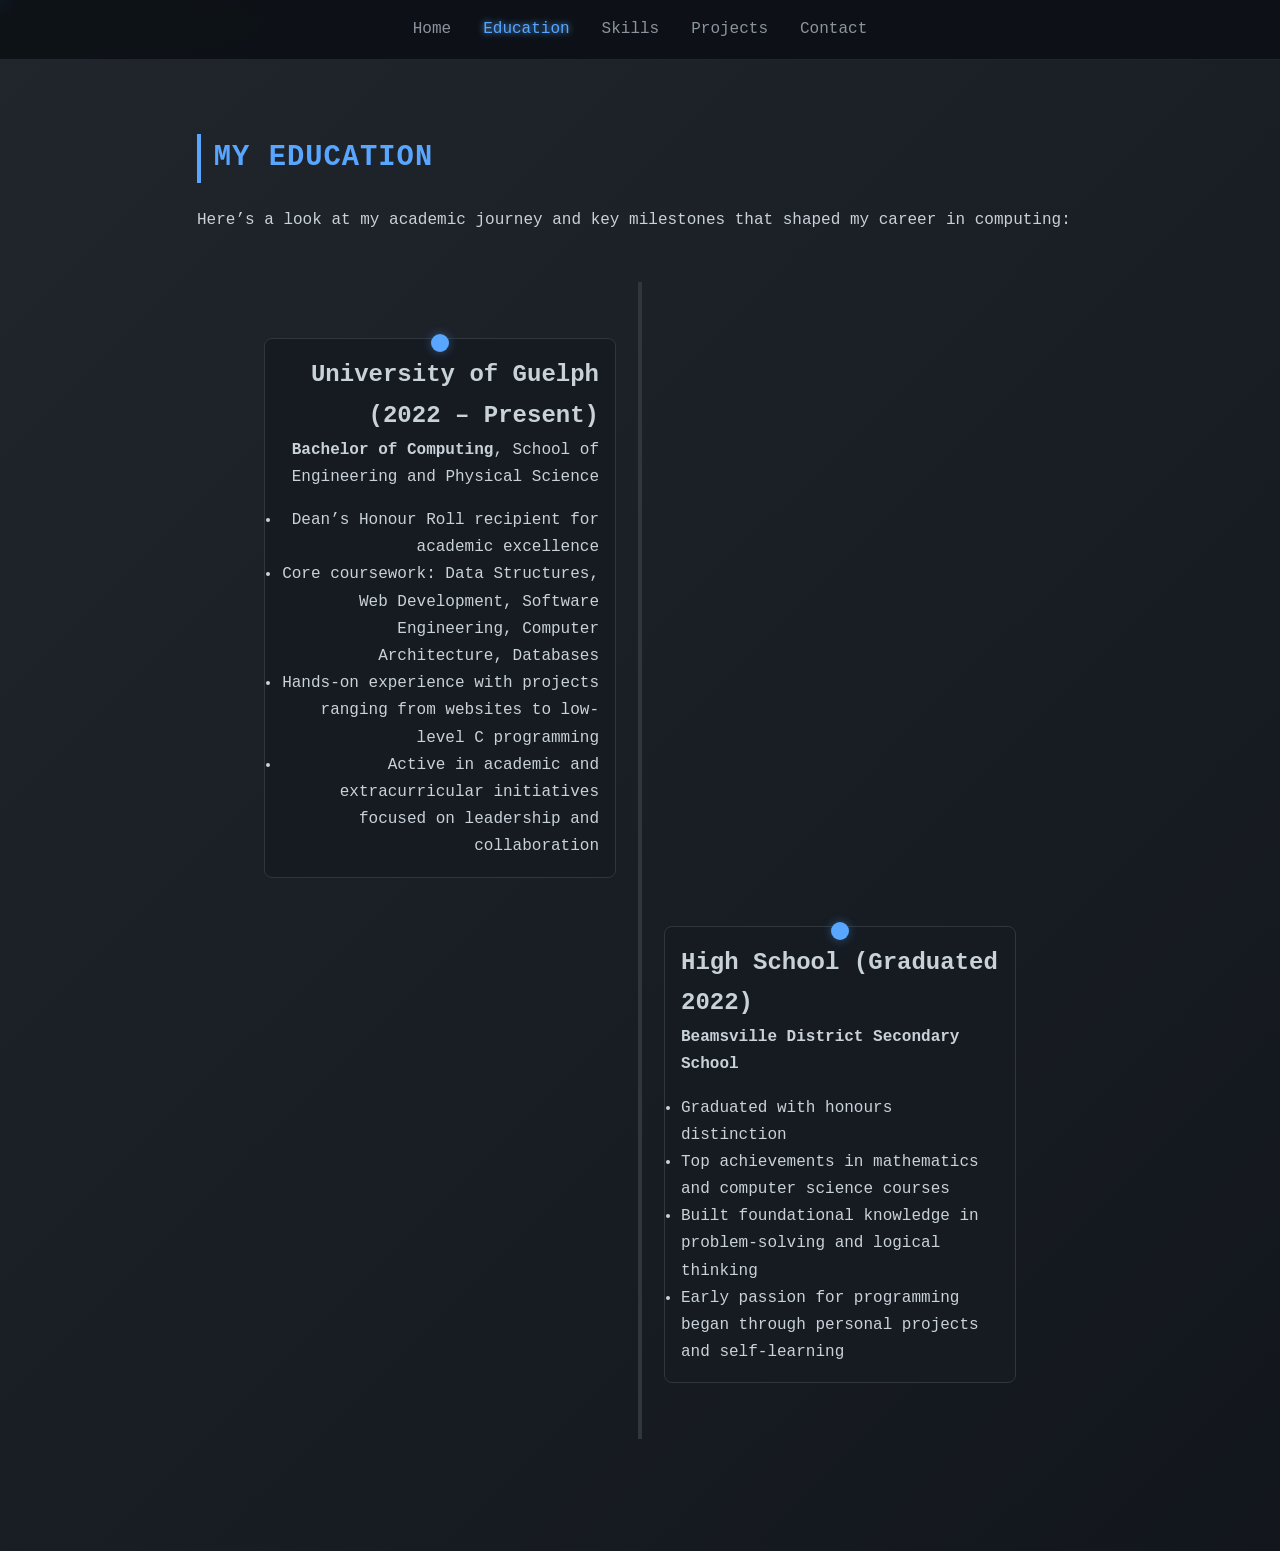
==== education.html @ afc40167 "Add files via upload" ====
<!DOCTYPE html>
<html lang="en">
<head>
  <meta charset="UTF-8" />
  <meta name="viewport" content="width=device-width, initial-scale=1.0" />
  <title>Souheil Jadallah | Education</title>
  <link rel="stylesheet" href="style.css" />
</head>
<body>
  <!-- Navbar -->
  <header>
    <nav class="navbar">
      <ul>
        <li><a href="home.html">Home</a></li>
        <li><a href="education.html" class="active">Education</a></li>
        <li><a href="skill.html">Skills</a></li>
        <li><a href="projects.html">Projects</a></li>
        <li><a href="contact.HTML">Contact</a></li>
      </ul>
    </nav>
  </header>

  <!-- Education Section -->
  <section id="education">
    <h1>My Education</h1>
    <p>Here’s a look at my academic journey and key milestones that shaped my career in computing:</p>

    <div class="timeline">

      <div class="timeline-item">
        <div class="timeline-dot"></div>
        <div class="timeline-content">
          <h2>University of Guelph (2022 – Present)</h2>
          <p><strong>Bachelor of Computing</strong>, School of Engineering and Physical Science</p>
          <ul>
            <li>Dean’s Honour Roll recipient for academic excellence</li>
            <li>Core coursework: Data Structures, Web Development, Software Engineering, Computer Architecture, Databases</li>
            <li>Hands-on experience with projects ranging from websites to low-level C programming</li>
            <li>Active in academic and extracurricular initiatives focused on leadership and collaboration</li>
          </ul>
        </div>
      </div>

      <div class="timeline-item">
        <div class="timeline-dot"></div>
        <div class="timeline-content">
          <h2>High School (Graduated 2022)</h2>
          <p><strong>Beamsville District Secondary School</strong></p>
          <ul>
            <li>Graduated with honours distinction</li>
            <li>Top achievements in mathematics and computer science courses</li>
            <li>Built foundational knowledge in problem-solving and logical thinking</li>
            <li>Early passion for programming began through personal projects and self-learning</li>
          </ul>
        </div>
      </div>

    </div>
  </section>
</body>
</html>
---- style.css ----
/* Reset */
* {
  margin: 0;
  padding: 0;
  box-sizing: border-box;
}

/* Scroll progress bar */
#progress-bar {
  position: fixed;
  top: 0;
  left: 0;
  height: 4px;
  background: #58a6ff;
  width: 0%;
  z-index: 2000;
  transition: width 0.2s ease;
}

/* Body with animated gradient */
body {
  font-family: 'Fira Code', monospace;
  background: linear-gradient(-45deg, #0d1117, #161b22, #0d1117, #21262d);
  background-size: 400% 400%;
  animation: gradientMove 15s ease infinite;
  color: #c9d1d9;
  line-height: 1.7;
  padding-top: 70px;
  scroll-behavior: smooth;
  overflow-x: hidden;
  cursor: none;
}

@keyframes gradientMove {
  0% { background-position: 0% 50%; }
  50% { background-position: 100% 50%; }
  100% { background-position: 0% 50%; }
}

/* Cursor glow */
body::after {
  content: '';
  position: fixed;
  top: 0;
  left: 0;
  width: 25px;
  height: 25px;
  border-radius: 50%;
  background: #58a6ff88;
  pointer-events: none;
  mix-blend-mode: screen;
  transform: translate(-50%, -50%);
  animation: pulse 2s infinite;
}

@keyframes pulse {
  0%, 100% { transform: scale(1) translate(-50%, -50%); opacity: 0.6; }
  50% { transform: scale(1.5) translate(-50%, -50%); opacity: 0.2; }
}

/* Navbar */
.navbar {
  position: fixed;
  top: 0;
  width: 100%;
  background: rgba(13, 17, 23, 0.95);
  padding: 1rem;
  z-index: 1000;
  border-bottom: 1px solid #21262d;
  backdrop-filter: blur(6px);
}

.navbar ul {
  list-style: none;
  display: flex;
  justify-content: center;
  gap: 2rem;
}

.navbar a {
  text-decoration: none;
  color: #8b949e;
  font-weight: 500;
  font-family: 'Fira Code', monospace;
  position: relative;
  transition: color 0.3s ease;
}

.navbar a::after {
  content: '';
  position: absolute;
  left: 0;
  bottom: -4px;
  width: 0%;
  height: 2px;
  background: #58a6ff;
  transition: width 0.3s ease;
}

.navbar a:hover::after {
  width: 100%;
}

.navbar a:hover,
.navbar a.active {
  color: #58a6ff;
  text-shadow: 0 0 6px #58a6ff;
}

/* Sections */
section {
  padding: 4rem 2rem;
  max-width: 950px;
  margin: auto;
}

section h1 {
  font-size: 1.8rem;
  margin-bottom: 1.5rem;
  color: #58a6ff;
  text-transform: uppercase;
  letter-spacing: 1px;
  border-left: 4px solid #58a6ff;
  padding-left: 0.8rem;
}

section p {
  margin-bottom: 1rem;
  font-size: 1rem;
}

/* Hidden/Show classes for scroll animations */
.hidden {
  opacity: 0;
  transform: translateY(30px);
  transition: all 0.8s ease;
}

.show {
  opacity: 1;
  transform: translateY(0);
}

/* Skills */
.skills-list {
  display: flex;
  flex-wrap: wrap;
  gap: 1rem;
}

.skill {
  background: #161b22;
  padding: 0.7rem 1.2rem;
  border-radius: 6px;
  font-size: 0.95rem;
  border: 1px solid #30363d;
  transition: all 0.3s ease;
  cursor: default;
}

.skill.hidden {
  opacity: 0;
  transform: scale(0.9);
}
.skill.show {
  opacity: 1;
  transform: scale(1);
}

.skill:hover {
  background: #21262d;
  border-color: #58a6ff;
  box-shadow: 0 0 8px #58a6ff55;
  transform: scale(1.05) translateY(-3px);
}

/* Projects */
.project {
  margin-bottom: 2rem;
  padding: 1.5rem;
  background: #161b22;
  border: 1px solid #30363d;
  border-radius: 8px;
  transition: transform 0.3s ease, box-shadow 0.3s ease;
}

.project.hidden {
  opacity: 0;
  transform: translateY(40px);
}
.project.show {
  opacity: 1;
  transform: translateY(0);
}

.project:hover {
  border-color: #58a6ff;
  box-shadow: 0 0 15px #58a6ff33;
  transform: translateY(-5px) rotateX(5deg) rotateY(-3deg);
}

.project h2 {
  color: #79c0ff;
  margin-bottom: 0.5rem;
  font-size: 1.3rem;
}

.project a {
  color: #58a6ff;
  text-decoration: none;
  font-weight: 600;
  transition: all 0.2s ease;
}

.project a:hover {
  text-decoration: underline;
  text-shadow: 0 0 6px #58a6ff;
}

/* Contact */
.contact-links {
  margin-top: 1rem;
}

.contact-links.hidden {
  opacity: 0;
  transform: translateY(20px);
}
.contact-links.show {
  opacity: 1;
  transform: translateY(0);
}

.contact-links a {
  display: inline-block;
  margin-right: 1rem;
  color: #58a6ff;
  text-decoration: none;
  font-weight: 600;
  transition: transform 0.2s ease, text-shadow 0.3s ease;
}

.contact-links a:hover {
  text-shadow: 0 0 6px #58a6ff;
  transform: scale(1.1) rotate(2deg);
}
/* Skills Progress Bars */
.skill {
  margin: 20px auto;
  max-width: 500px;
  text-align: left;
}

.skill h3 {
  margin-bottom: 8px;
}

.progress-bar {
  background: #222;
  border-radius: 8px;
  overflow: hidden;
}

.progress-bar span {
  display: block;
  background: linear-gradient(90deg, #0096a3, #00c6ff);
  color: white;
  padding: 5px;
  border-radius: 8px;
  font-size: 0.9rem;
  font-weight: bold;
  text-align: right;
  width: 0;
  animation: grow 2s forwards;
}

@keyframes grow {
  from { width: 0; }
  to { width: inherit; }
}
/* Timeline Layout */
.timeline {
  position: relative;
  margin: 3rem auto;
  padding: 2rem 0;
  max-width: 800px;
}

.timeline::before {
  content: "";
  position: absolute;
  left: 50%;
  top: 0;
  transform: translateX(-50%);
  width: 4px;
  height: 100%;
  background: #30363d;
}

.timeline-item {
  position: relative;
  width: 50%;
  padding: 1.5rem;
}

.timeline-item:nth-child(odd) {
  left: 0;
  text-align: right;
}

.timeline-item:nth-child(even) {
  left: 50%;
}

.timeline-dot {
  position: absolute;
  top: 20px;
  left: 50%;
  transform: translateX(-50%);
  width: 18px;
  height: 18px;
  background: #58a6ff;
  border-radius: 50%;
  box-shadow: 0 0 10px #58a6ff66;
}

.timeline-content {
  background: #161b22;
  border: 1px solid #30363d;
  padding: 1rem;
  border-radius: 8px;
  transition: all 0.3s ease;
}

.timeline-content:hover {
  border-color: #58a6ff;
  box-shadow: 0 0 12px #58a6ff55;
  transform: translateY(-5px);
}
/* Projects Grid */
.projects-grid {
  display: grid;
  grid-template-columns: repeat(auto-fit, minmax(280px, 1fr));
  gap: 2rem;
  margin-top: 2rem;
}

/* Flip Card Container */
.project-card {
  perspective: 1000px;
}

.project-inner {
  position: relative;
  width: 100%;
  height: 220px;
  text-align: center;
  transition: transform 0.8s;
  transform-style: preserve-3d;
}

.project-card:hover .project-inner {
  transform: rotateY(180deg);
}

/* Front & Back */
.project-front, .project-back {
  position: absolute;
  width: 100%;
  height: 100%;
  backface-visibility: hidden;
  background: #161b22;
  border: 1px solid #30363d;
  border-radius: 10px;
  padding: 1rem;
  display: flex;
  flex-direction: column;
  justify-content: center;
  transition: all 0.3s ease;
}

.project-front h2 {
  color: #79c0ff;
  margin-bottom: 0.5rem;
}

.project-front p {
  color: #c9d1d9;
}

.project-back {
  transform: rotateY(180deg);
  color: #c9d1d9;
}

.project-card:hover .project-front,
.project-card:hover .project-back {
  border-color: #58a6ff;
  box-shadow: 0 0 15px #58a6ff55;
}
/* About Section */
.about-container {
  display: flex;
  flex-wrap: wrap;
  align-items: center;
  gap: 2rem;
  margin-top: 2rem;
}

.about-img img {
  width: 350px;
  height: 350px;
  border-radius: 150;            /* 0 = perfect square */
  border: 6px solid #58a6ff;   /* thicker blue border */
  object-fit: cover;
  box-shadow: 0 0 15px #58a6ff55;
}


.about-text {
  flex: 1;
}

.about-text h1 {
  font-size: 2rem;
  margin-bottom: 0.5rem;
}

.about-text h2 {
  font-size: 1.5rem;
  margin-bottom: 1rem;
  color: #79c0ff;
}

.highlight {
  color: #58a6ff;
}

/* Fade-in effect */
.fade-in {
  opacity: 0;
  transform: translateY(20px);
  animation: fadeInUp 1s ease forwards;
}

@keyframes fadeInUp {
  to {
    opacity: 1;
    transform: translateY(0);
  }
}
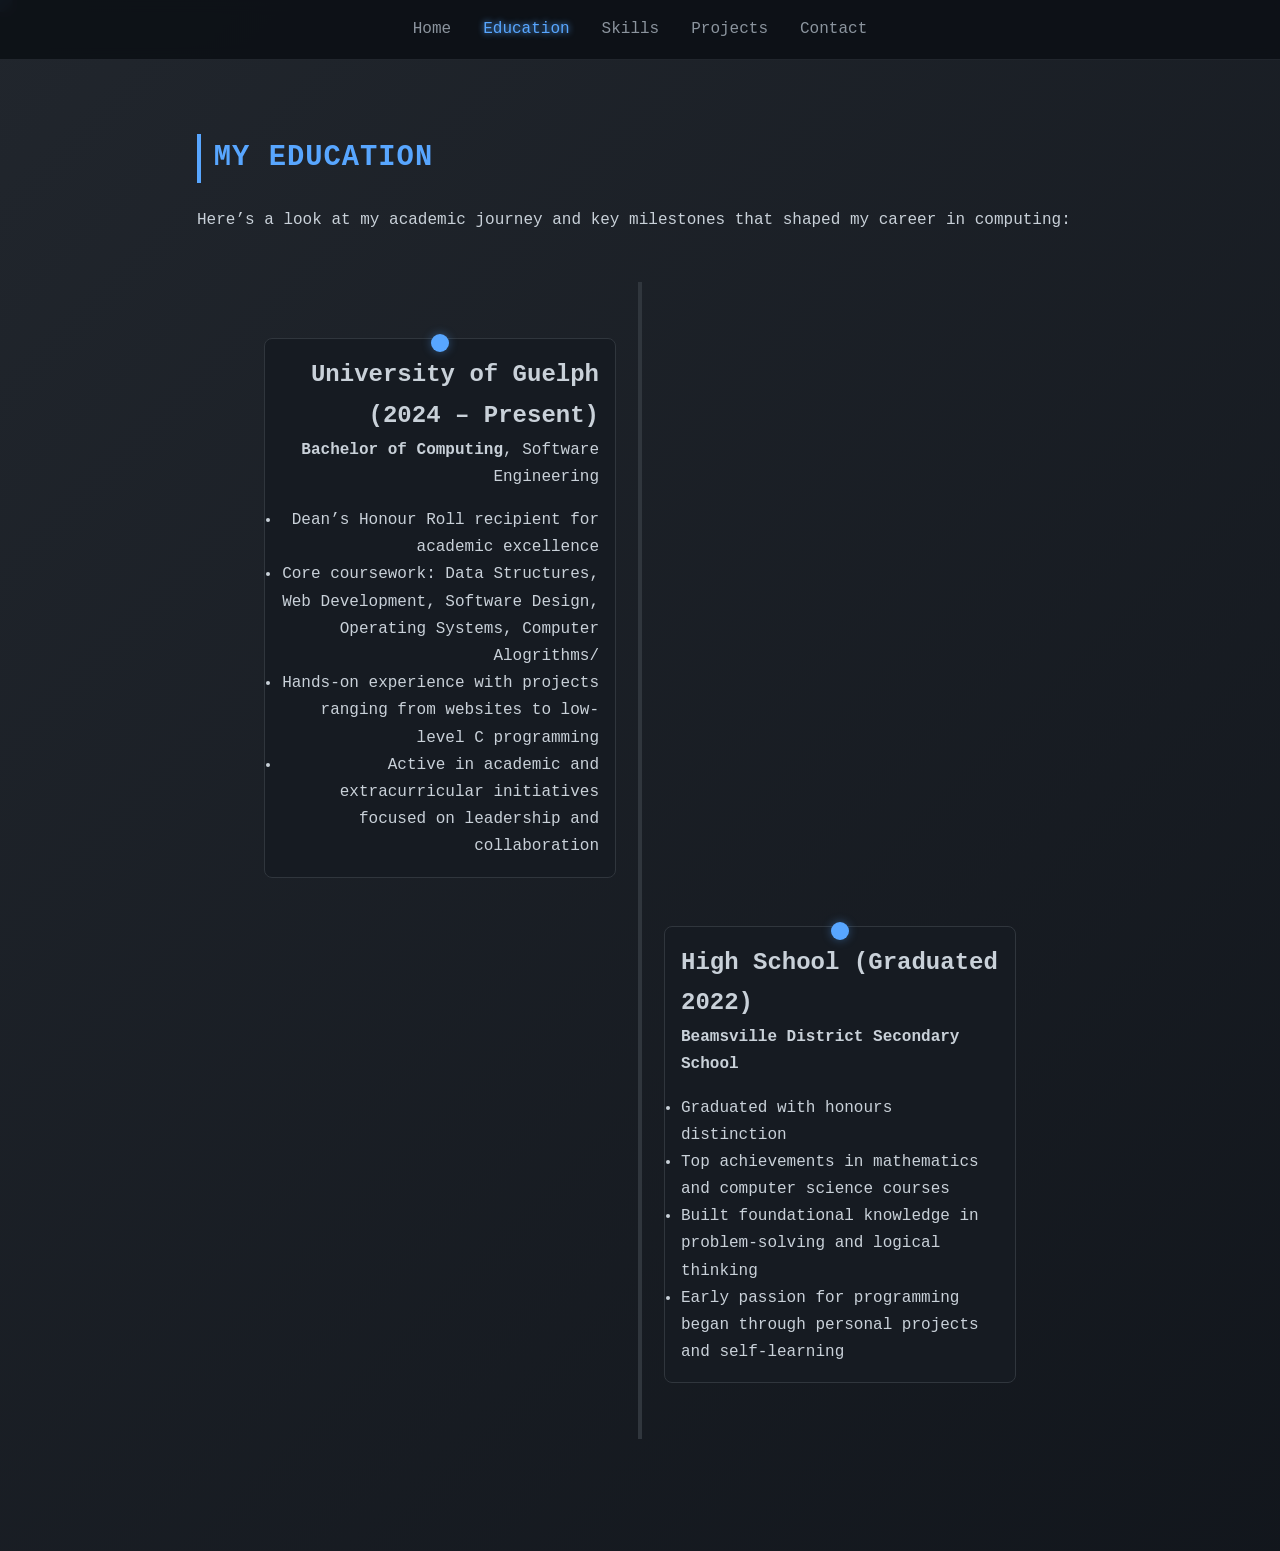
==== commit d567b144: "Update education.html" ====
--- a/education.html
+++ b/education.html
@@ -30,11 +30,11 @@
       <div class="timeline-item">
         <div class="timeline-dot"></div>
         <div class="timeline-content">
-          <h2>University of Guelph (2022 – Present)</h2>
-          <p><strong>Bachelor of Computing</strong>, School of Engineering and Physical Science</p>
+          <h2>University of Guelph (2024 – Present)</h2>
+          <p><strong>Bachelor of Computing</strong>, Software Engineering</p>
           <ul>
             <li>Dean’s Honour Roll recipient for academic excellence</li>
-            <li>Core coursework: Data Structures, Web Development, Software Engineering, Computer Architecture, Databases</li>
+            <li>Core coursework: Data Structures, Web Development, Software Design, Operating Systems, Computer Alogrithms/</li>
             <li>Hands-on experience with projects ranging from websites to low-level C programming</li>
             <li>Active in academic and extracurricular initiatives focused on leadership and collaboration</li>
           </ul>
@@ -59,3 +59,4 @@
   </section>
 </body>
 </html>
+
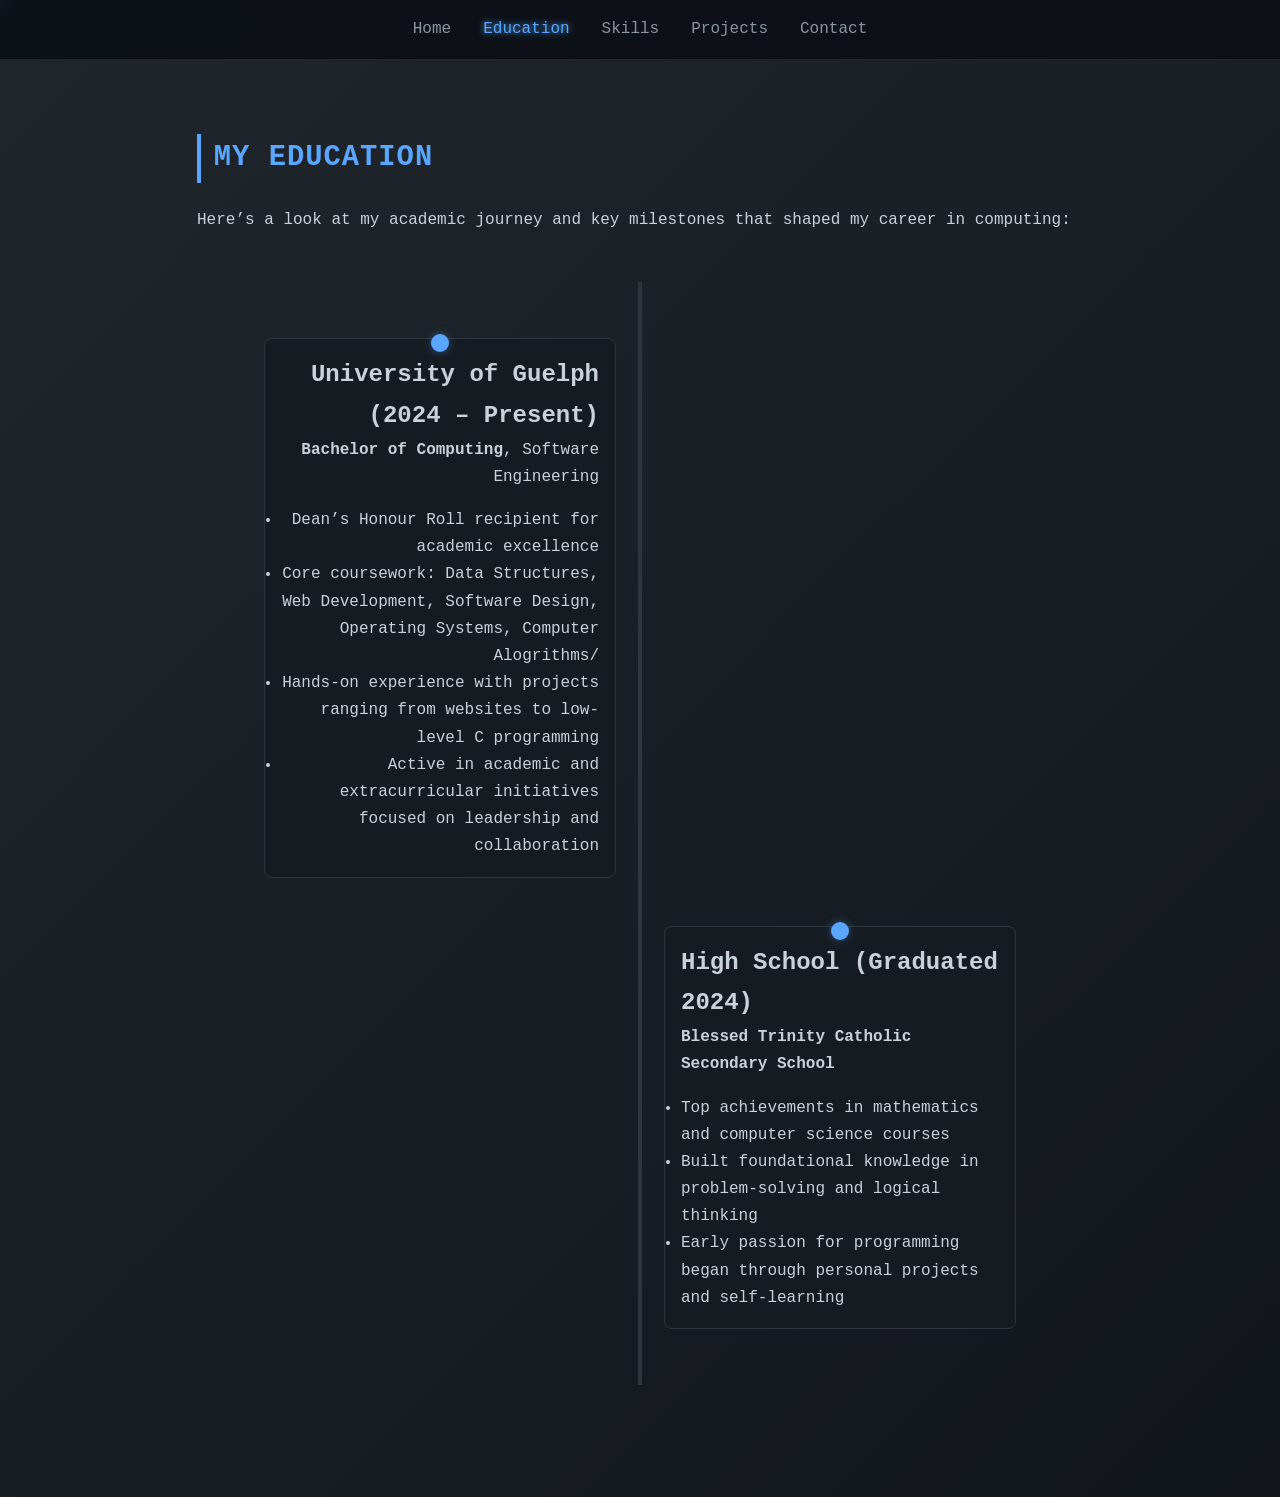
==== commit ea009fc8: "Update education.html" ====
--- a/education.html
+++ b/education.html
@@ -44,10 +44,9 @@
       <div class="timeline-item">
         <div class="timeline-dot"></div>
         <div class="timeline-content">
-          <h2>High School (Graduated 2022)</h2>
-          <p><strong>Beamsville District Secondary School</strong></p>
+          <h2>High School (Graduated 2024)</h2>
+          <p><strong>Blessed Trinity Catholic Secondary School</strong></p>
           <ul>
-            <li>Graduated with honours distinction</li>
             <li>Top achievements in mathematics and computer science courses</li>
             <li>Built foundational knowledge in problem-solving and logical thinking</li>
             <li>Early passion for programming began through personal projects and self-learning</li>
@@ -60,3 +59,4 @@
 </body>
 </html>
 
+
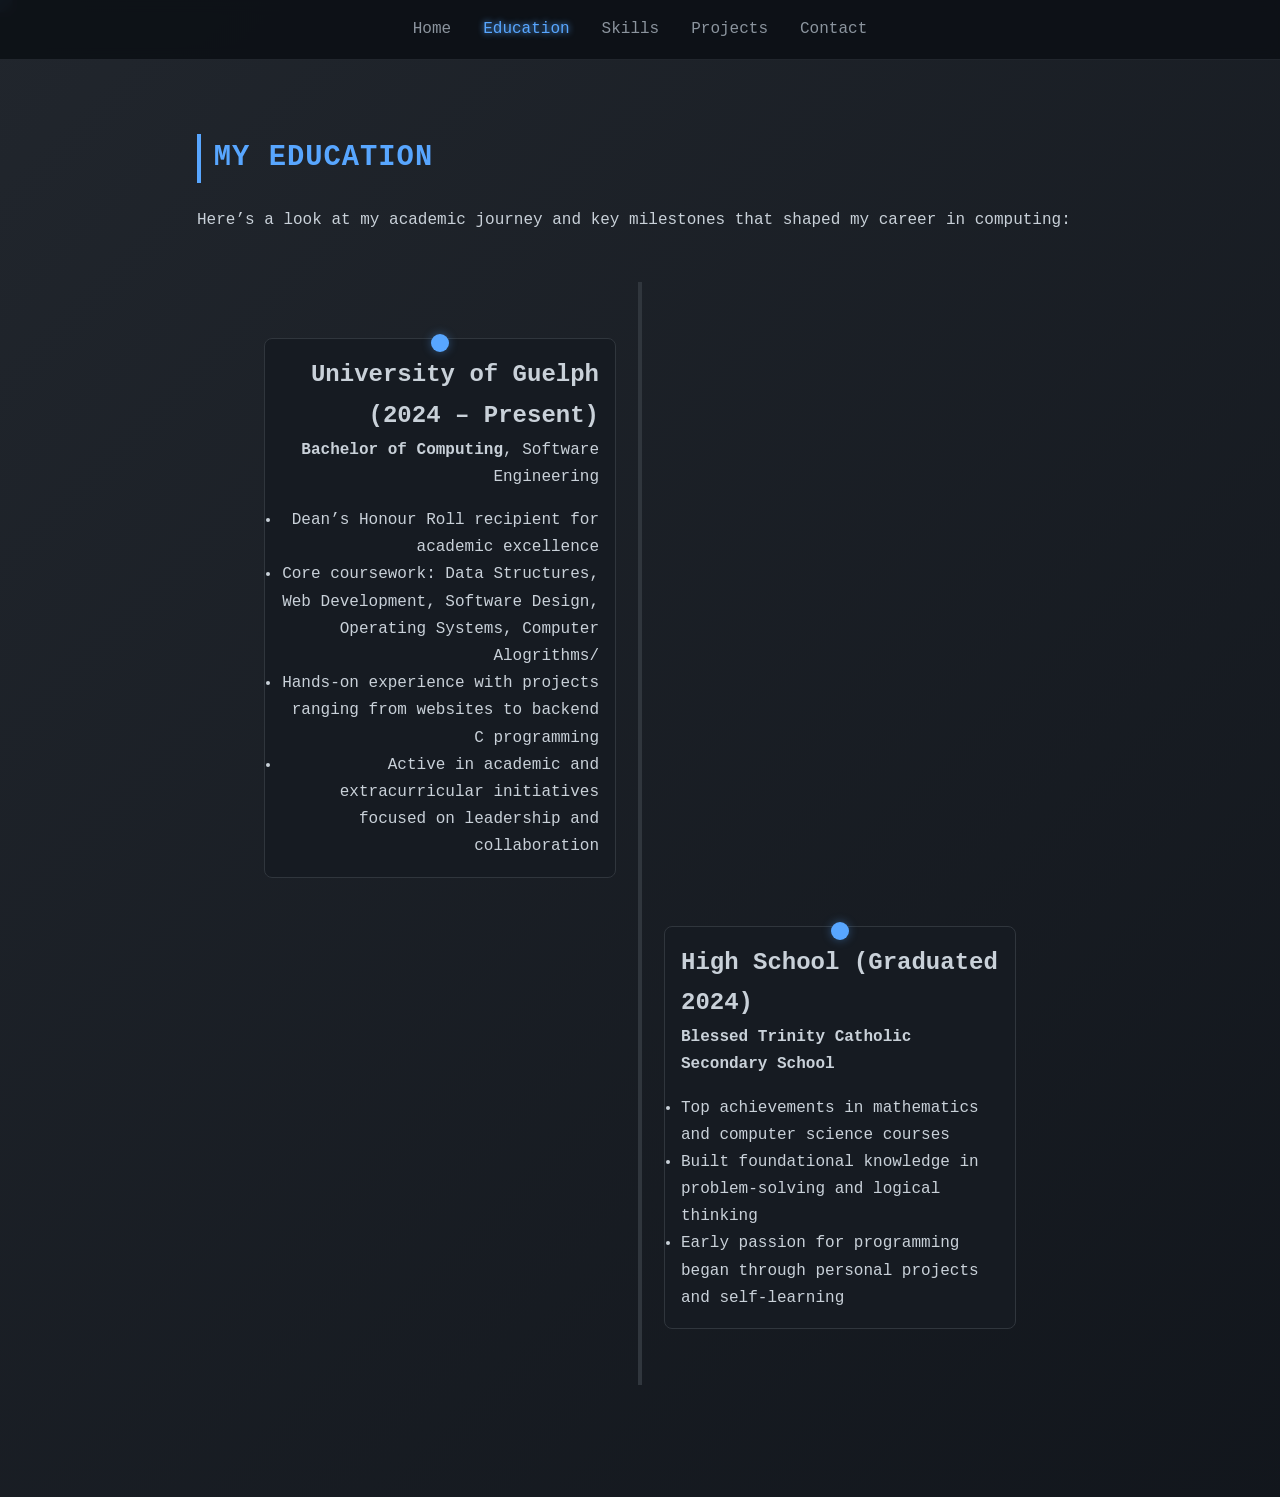
==== commit c1cb59dc: "Update education.html" ====
--- a/education.html
+++ b/education.html
@@ -35,7 +35,7 @@
           <ul>
             <li>Dean’s Honour Roll recipient for academic excellence</li>
             <li>Core coursework: Data Structures, Web Development, Software Design, Operating Systems, Computer Alogrithms/</li>
-            <li>Hands-on experience with projects ranging from websites to low-level C programming</li>
+            <li>Hands-on experience with projects ranging from websites to backend C programming</li>
             <li>Active in academic and extracurricular initiatives focused on leadership and collaboration</li>
           </ul>
         </div>
@@ -60,3 +60,4 @@
 </html>
 
 
+
--- a/style.css
+++ b/style.css
@@ -449,3 +449,54 @@
     transform: translateY(0);
   }
 }
+/* Contact Page Styles */
+.contact-card {
+  max-width: 600px;
+  margin: 5rem auto;
+  background: #0d1117;
+  padding: 2rem;
+  border-radius: 15px;
+  border: 2px solid #21262d;
+  box-shadow: 0 0 25px rgba(88, 166, 255, 0.2);
+  text-align: center;
+}
+
+.contact-card h1 {
+  color: #58a6ff;
+  margin-bottom: 1rem;
+}
+
+.contact-card p {
+  margin-bottom: 2rem;
+  font-size: 1.1rem;
+  color: #c9d1d9;
+}
+
+.contact-links {
+  display: flex;
+  flex-direction: column;
+  gap: 1rem;
+}
+
+.contact-btn {
+  display: inline-flex;
+  align-items: center;
+  justify-content: center;
+  gap: 10px;
+  padding: 0.9rem 1.3rem;
+  background: #161b22;
+  color: #f0f6fc;
+  text-decoration: none;
+  border-radius: 10px;
+  font-size: 1.1rem;
+  transition: transform 0.2s ease, background 0.3s ease;
+}
+
+.contact-btn i {
+  font-size: 1.2rem;
+}
+
+.contact-btn:hover {
+  background: #21262d;
+  transform: scale(1.05);
+}
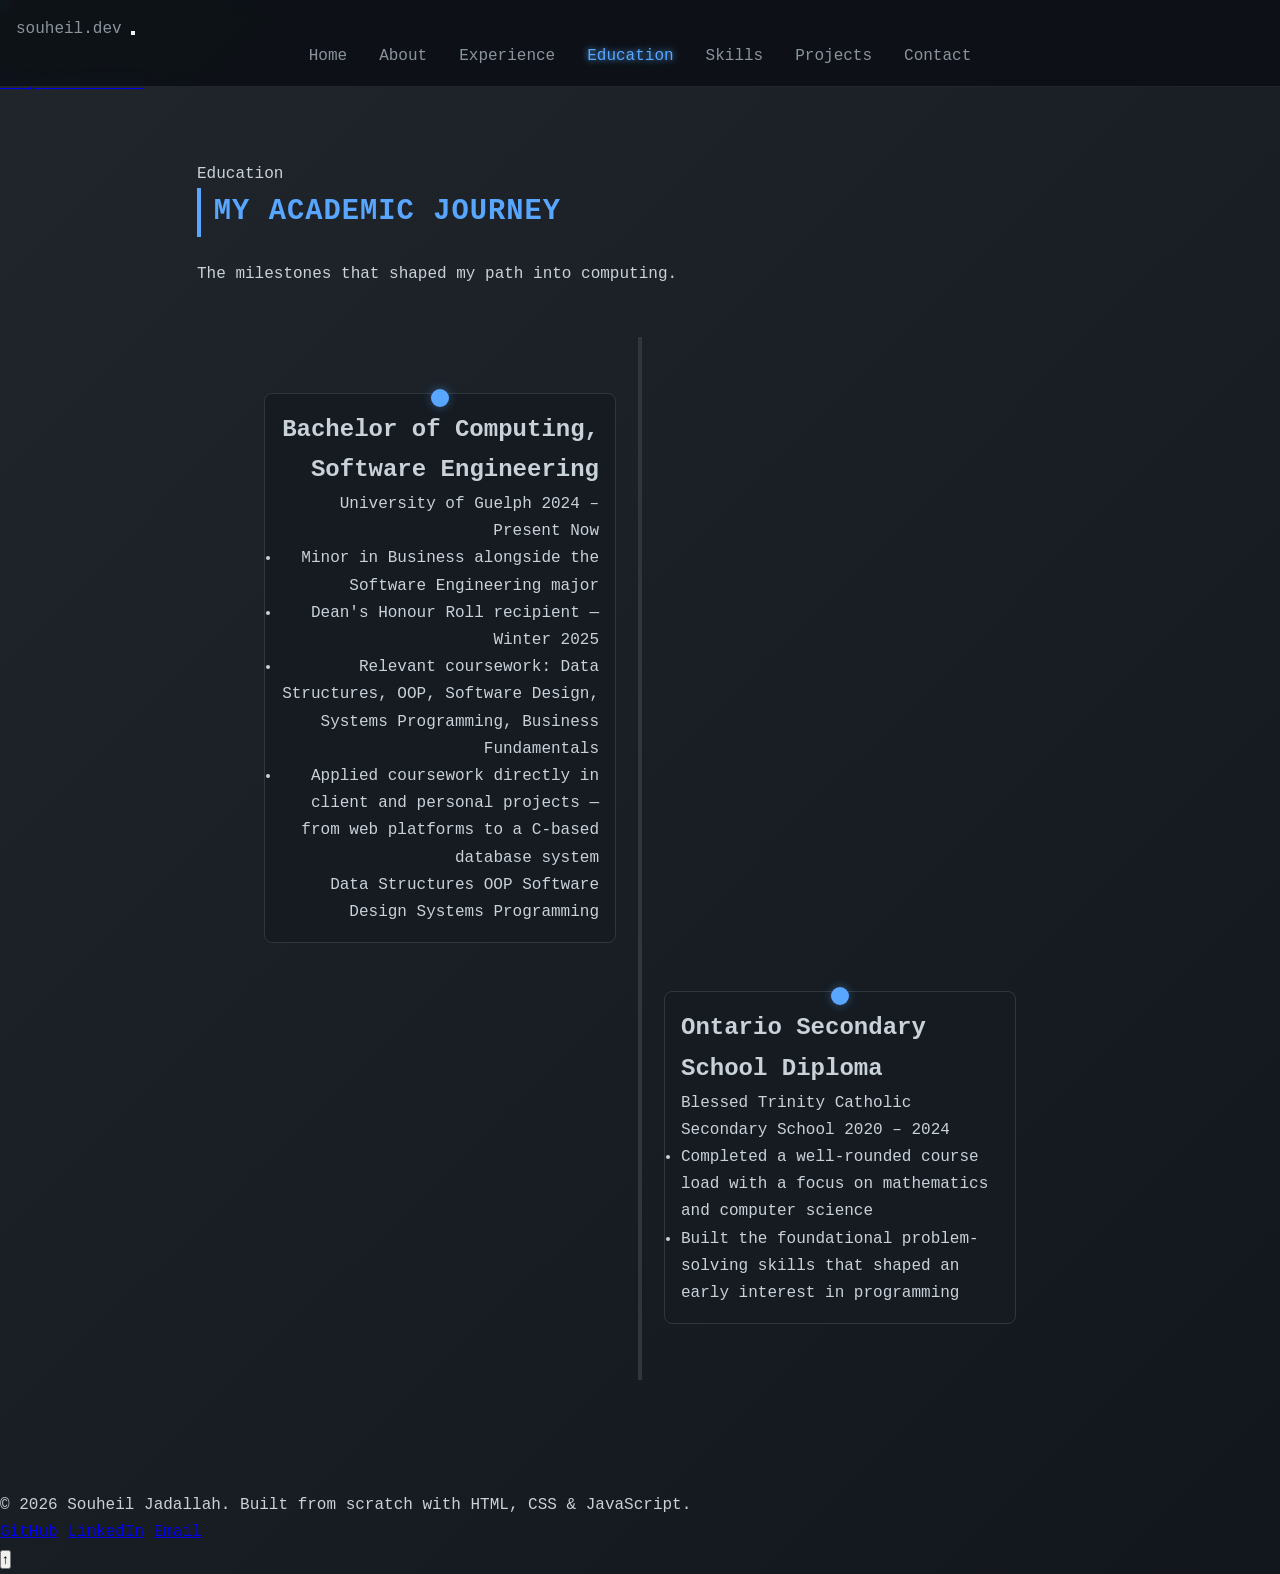
==== commit 987a4d6e: "Update education.html" ====
--- a/education.html
+++ b/education.html
@@ -3,61 +3,103 @@
 <head>
   <meta charset="UTF-8" />
   <meta name="viewport" content="width=device-width, initial-scale=1.0" />
+  <meta name="description" content="Academic background of Souheil Jadallah — University of Guelph, Bachelor of Computing." />
   <title>Souheil Jadallah | Education</title>
+  <link rel="preconnect" href="https://fonts.googleapis.com" />
+  <link rel="preconnect" href="https://fonts.gstatic.com" crossorigin />
+  <link href="https://fonts.googleapis.com/css2?family=Inter:wght@400;500;600;700&family=JetBrains+Mono:wght@400;500;700&display=swap" rel="stylesheet" />
   <link rel="stylesheet" href="style.css" />
+  <script defer src="script.js"></script>
 </head>
 <body>
-  <!-- Navbar -->
+  <div id="progress-bar"></div>
+  <div class="aurora" aria-hidden="true"><span></span><span></span><span></span></div>
+  <a href="#main" class="skip-link">Skip to content</a>
+
   <header>
-    <nav class="navbar">
-      <ul>
-        <li><a href="home.html">Home</a></li>
-        <li><a href="education.html" class="active">Education</a></li>
-        <li><a href="skill.html">Skills</a></li>
-        <li><a href="projects.html">Projects</a></li>
-        <li><a href="contact.HTML">Contact</a></li>
-      </ul>
+    <nav class="navbar" aria-label="Main">
+      <div class="nav-inner">
+        <a href="home.html" class="nav-logo">souheil<span>.dev</span></a>
+        <button class="nav-toggle" aria-label="Toggle navigation" aria-expanded="false">
+          <span></span><span></span><span></span>
+        </button>
+        <ul>
+          <li><a href="home.html">Home</a></li>
+          <li><a href="aboutMe.html">About</a></li>
+          <li><a href="experience.html">Experience</a></li>
+          <li><a href="education.html" class="active">Education</a></li>
+          <li><a href="skill.html">Skills</a></li>
+          <li><a href="projects.html">Projects</a></li>
+          <li><a href="contact.html">Contact</a></li>
+        </ul>
+      </div>
     </nav>
   </header>
 
-  <!-- Education Section -->
-  <section id="education">
-    <h1>My Education</h1>
-    <p>Here’s a look at my academic journey and key milestones that shaped my career in computing:</p>
-
-    <div class="timeline">
-
-      <div class="timeline-item">
-        <div class="timeline-dot"></div>
-        <div class="timeline-content">
-          <h2>University of Guelph (2024 – Present)</h2>
-          <p><strong>Bachelor of Computing</strong>, Software Engineering</p>
-          <ul>
-            <li>Dean’s Honour Roll recipient for academic excellence</li>
-            <li>Core coursework: Data Structures, Web Development, Software Design, Operating Systems, Computer Alogrithms/</li>
-            <li>Hands-on experience with projects ranging from websites to backend C programming</li>
-            <li>Active in academic and extracurricular initiatives focused on leadership and collaboration</li>
-          </ul>
-        </div>
+  <main id="main">
+    <section id="education">
+      <div class="section-head fade-in">
+        <span class="eyebrow">Education</span>
+        <h1>My academic journey</h1>
+        <p>The milestones that shaped my path into computing.</p>
       </div>
 
-      <div class="timeline-item">
-        <div class="timeline-dot"></div>
-        <div class="timeline-content">
-          <h2>High School (Graduated 2024)</h2>
-          <p><strong>Blessed Trinity Catholic Secondary School</strong></p>
-          <ul>
-            <li>Top achievements in mathematics and computer science courses</li>
-            <li>Built foundational knowledge in problem-solving and logical thinking</li>
-            <li>Early passion for programming began through personal projects and self-learning</li>
-          </ul>
+      <div class="timeline" data-stagger="130">
+
+        <div class="timeline-item current reveal">
+          <div class="timeline-dot"></div>
+          <div class="timeline-content">
+            <h2>Bachelor of Computing, Software Engineering</h2>
+            <div class="timeline-meta">
+              <span class="timeline-org">University of Guelph</span>
+              <span class="timeline-date">2024 – Present</span>
+              <span class="badge-now">Now</span>
+            </div>
+            <ul>
+              <li>Minor in Business alongside the Software Engineering major</li>
+              <li>Dean's Honour Roll recipient — Winter 2025</li>
+              <li>Relevant coursework: Data Structures, OOP, Software Design, Systems Programming, Business Fundamentals</li>
+              <li>Applied coursework directly in client and personal projects — from web platforms to a C-based database system</li>
+            </ul>
+            <div class="tags">
+              <span class="tag">Data Structures</span>
+              <span class="tag">OOP</span>
+              <span class="tag">Software Design</span>
+              <span class="tag">Systems Programming</span>
+            </div>
+          </div>
         </div>
+
+        <div class="timeline-item reveal">
+          <div class="timeline-dot"></div>
+          <div class="timeline-content">
+            <h2>Ontario Secondary School Diploma</h2>
+            <div class="timeline-meta">
+              <span class="timeline-org">Blessed Trinity Catholic Secondary School</span>
+              <span class="timeline-date">2020 – 2024</span>
+            </div>
+            <ul>
+              <li>Completed a well-rounded course load with a focus on mathematics and computer science</li>
+              <li>Built the foundational problem-solving skills that shaped an early interest in programming</li>
+            </ul>
+          </div>
+        </div>
+
       </div>
+    </section>
+  </main>
 
+  <footer>
+    <div class="footer-inner">
+      <span>&copy; 2026 Souheil Jadallah. Built from scratch with HTML, CSS &amp; JavaScript.</span>
+      <div class="footer-links">
+        <a href="https://github.com/souheiljadallah" target="_blank" rel="noopener">GitHub</a>
+        <a href="https://www.linkedin.com/in/souheil-jadallah/" target="_blank" rel="noopener">LinkedIn</a>
+        <a href="mailto:souheil.jadd@gmail.com">Email</a>
+      </div>
     </div>
-  </section>
+  </footer>
+
+  <button id="to-top" aria-label="Back to top">&#8593;</button>
 </body>
 </html>
-
-
-
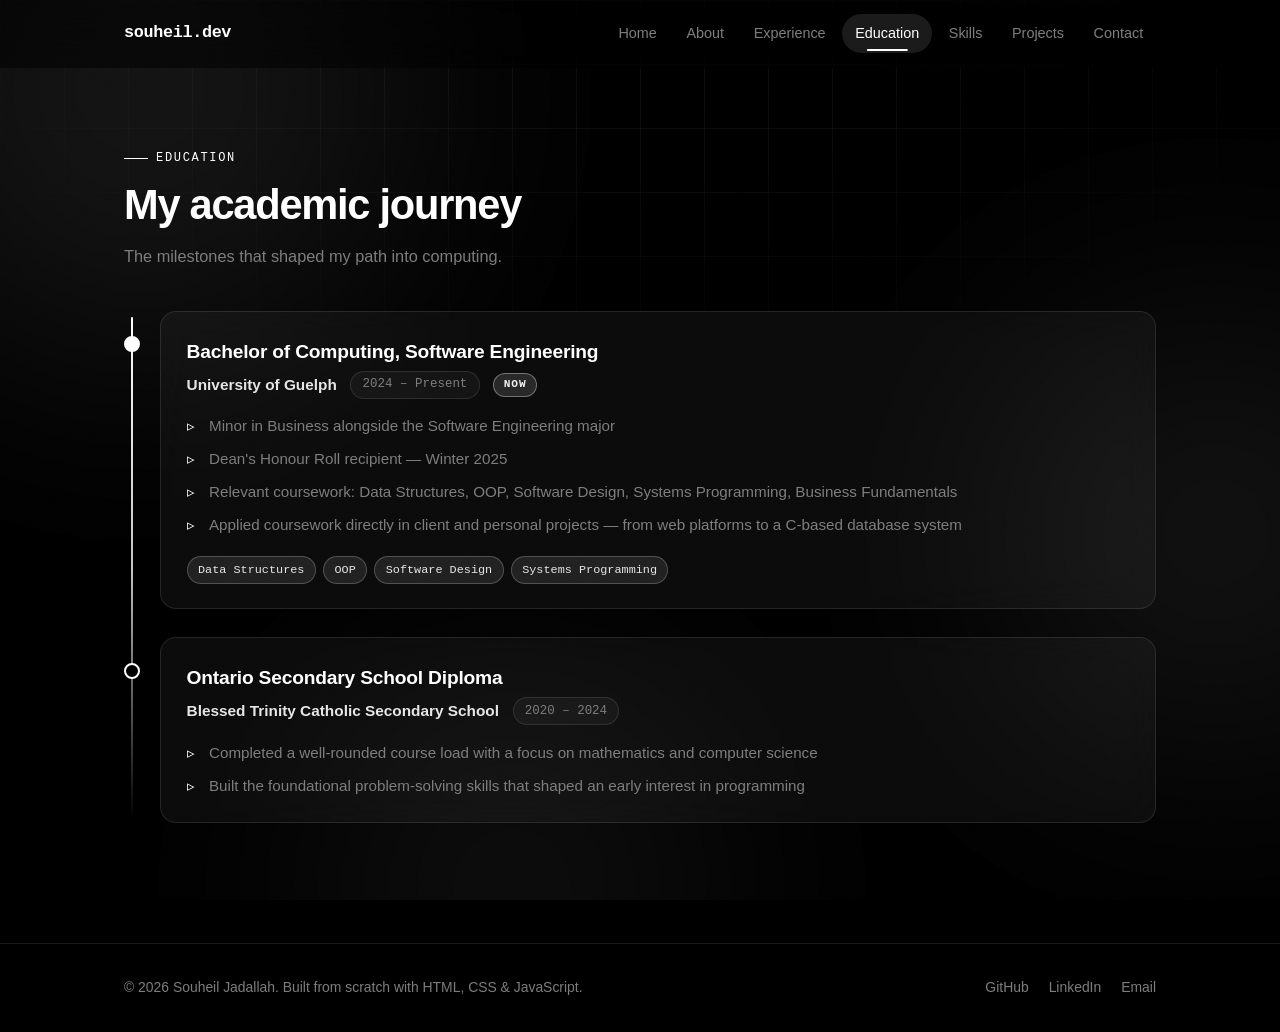
==== commit e648fe60: "Add files via upload" ====
--- a/education.html
+++ b/education.html
@@ -1,105 +1,105 @@
-<!DOCTYPE html>
-<html lang="en">
-<head>
-  <meta charset="UTF-8" />
-  <meta name="viewport" content="width=device-width, initial-scale=1.0" />
-  <meta name="description" content="Academic background of Souheil Jadallah — University of Guelph, Bachelor of Computing." />
-  <title>Souheil Jadallah | Education</title>
-  <link rel="preconnect" href="https://fonts.googleapis.com" />
-  <link rel="preconnect" href="https://fonts.gstatic.com" crossorigin />
-  <link href="https://fonts.googleapis.com/css2?family=Inter:wght@400;500;600;700&family=JetBrains+Mono:wght@400;500;700&display=swap" rel="stylesheet" />
-  <link rel="stylesheet" href="style.css" />
-  <script defer src="script.js"></script>
-</head>
-<body>
-  <div id="progress-bar"></div>
-  <div class="aurora" aria-hidden="true"><span></span><span></span><span></span></div>
-  <a href="#main" class="skip-link">Skip to content</a>
-
-  <header>
-    <nav class="navbar" aria-label="Main">
-      <div class="nav-inner">
-        <a href="home.html" class="nav-logo">souheil<span>.dev</span></a>
-        <button class="nav-toggle" aria-label="Toggle navigation" aria-expanded="false">
-          <span></span><span></span><span></span>
-        </button>
-        <ul>
-          <li><a href="home.html">Home</a></li>
-          <li><a href="aboutMe.html">About</a></li>
-          <li><a href="experience.html">Experience</a></li>
-          <li><a href="education.html" class="active">Education</a></li>
-          <li><a href="skill.html">Skills</a></li>
-          <li><a href="projects.html">Projects</a></li>
-          <li><a href="contact.html">Contact</a></li>
-        </ul>
-      </div>
-    </nav>
-  </header>
-
-  <main id="main">
-    <section id="education">
-      <div class="section-head fade-in">
-        <span class="eyebrow">Education</span>
-        <h1>My academic journey</h1>
-        <p>The milestones that shaped my path into computing.</p>
-      </div>
-
-      <div class="timeline" data-stagger="130">
-
-        <div class="timeline-item current reveal">
-          <div class="timeline-dot"></div>
-          <div class="timeline-content">
-            <h2>Bachelor of Computing, Software Engineering</h2>
-            <div class="timeline-meta">
-              <span class="timeline-org">University of Guelph</span>
-              <span class="timeline-date">2024 – Present</span>
-              <span class="badge-now">Now</span>
-            </div>
-            <ul>
-              <li>Minor in Business alongside the Software Engineering major</li>
-              <li>Dean's Honour Roll recipient — Winter 2025</li>
-              <li>Relevant coursework: Data Structures, OOP, Software Design, Systems Programming, Business Fundamentals</li>
-              <li>Applied coursework directly in client and personal projects — from web platforms to a C-based database system</li>
-            </ul>
-            <div class="tags">
-              <span class="tag">Data Structures</span>
-              <span class="tag">OOP</span>
-              <span class="tag">Software Design</span>
-              <span class="tag">Systems Programming</span>
-            </div>
-          </div>
-        </div>
-
-        <div class="timeline-item reveal">
-          <div class="timeline-dot"></div>
-          <div class="timeline-content">
-            <h2>Ontario Secondary School Diploma</h2>
-            <div class="timeline-meta">
-              <span class="timeline-org">Blessed Trinity Catholic Secondary School</span>
-              <span class="timeline-date">2020 – 2024</span>
-            </div>
-            <ul>
-              <li>Completed a well-rounded course load with a focus on mathematics and computer science</li>
-              <li>Built the foundational problem-solving skills that shaped an early interest in programming</li>
-            </ul>
-          </div>
-        </div>
-
-      </div>
-    </section>
-  </main>
-
-  <footer>
-    <div class="footer-inner">
-      <span>&copy; 2026 Souheil Jadallah. Built from scratch with HTML, CSS &amp; JavaScript.</span>
-      <div class="footer-links">
-        <a href="https://github.com/souheiljadallah" target="_blank" rel="noopener">GitHub</a>
-        <a href="https://www.linkedin.com/in/souheil-jadallah/" target="_blank" rel="noopener">LinkedIn</a>
-        <a href="mailto:souheil.jadd@gmail.com">Email</a>
-      </div>
-    </div>
-  </footer>
-
-  <button id="to-top" aria-label="Back to top">&#8593;</button>
-</body>
-</html>
+<!DOCTYPE html>
+<html lang="en">
+<head>
+  <meta charset="UTF-8" />
+  <meta name="viewport" content="width=device-width, initial-scale=1.0" />
+  <meta name="description" content="Academic background of Souheil Jadallah — University of Guelph, Bachelor of Computing." />
+  <title>Souheil Jadallah | Education</title>
+  <link rel="preconnect" href="https://fonts.googleapis.com" />
+  <link rel="preconnect" href="https://fonts.gstatic.com" crossorigin />
+  <link href="https://fonts.googleapis.com/css2?family=Inter:wght@400;500;600;700&family=JetBrains+Mono:wght@400;500;700&display=swap" rel="stylesheet" />
+  <link rel="stylesheet" href="style.css" />
+  <script defer src="script.js"></script>
+</head>
+<body>
+  <div id="progress-bar"></div>
+  <div class="aurora" aria-hidden="true"><span></span><span></span><span></span></div>
+  <a href="#main" class="skip-link">Skip to content</a>
+
+  <header>
+    <nav class="navbar" aria-label="Main">
+      <div class="nav-inner">
+        <a href="home.html" class="nav-logo">souheil<span>.dev</span></a>
+        <button class="nav-toggle" aria-label="Toggle navigation" aria-expanded="false">
+          <span></span><span></span><span></span>
+        </button>
+        <ul>
+          <li><a href="home.html">Home</a></li>
+          <li><a href="aboutMe.html">About</a></li>
+          <li><a href="experience.html">Experience</a></li>
+          <li><a href="education.html" class="active">Education</a></li>
+          <li><a href="skill.html">Skills</a></li>
+          <li><a href="projects.html">Projects</a></li>
+          <li><a href="contact.html">Contact</a></li>
+        </ul>
+      </div>
+    </nav>
+  </header>
+
+  <main id="main">
+    <section id="education">
+      <div class="section-head fade-in">
+        <span class="eyebrow">Education</span>
+        <h1>My academic journey</h1>
+        <p>The milestones that shaped my path into computing.</p>
+      </div>
+
+      <div class="timeline" data-stagger="130">
+
+        <div class="timeline-item current reveal">
+          <div class="timeline-dot"></div>
+          <div class="timeline-content">
+            <h2>Bachelor of Computing, Software Engineering</h2>
+            <div class="timeline-meta">
+              <span class="timeline-org">University of Guelph</span>
+              <span class="timeline-date">2024 – Present</span>
+              <span class="badge-now">Now</span>
+            </div>
+            <ul>
+              <li>Minor in Business alongside the Software Engineering major</li>
+              <li>Dean's Honour Roll recipient — Winter 2025</li>
+              <li>Relevant coursework: Data Structures, OOP, Software Design, Systems Programming, Business Fundamentals</li>
+              <li>Applied coursework directly in client and personal projects — from web platforms to a C-based database system</li>
+            </ul>
+            <div class="tags">
+              <span class="tag">Data Structures</span>
+              <span class="tag">OOP</span>
+              <span class="tag">Software Design</span>
+              <span class="tag">Systems Programming</span>
+            </div>
+          </div>
+        </div>
+
+        <div class="timeline-item reveal">
+          <div class="timeline-dot"></div>
+          <div class="timeline-content">
+            <h2>Ontario Secondary School Diploma</h2>
+            <div class="timeline-meta">
+              <span class="timeline-org">Blessed Trinity Catholic Secondary School</span>
+              <span class="timeline-date">2020 – 2024</span>
+            </div>
+            <ul>
+              <li>Completed a well-rounded course load with a focus on mathematics and computer science</li>
+              <li>Built the foundational problem-solving skills that shaped an early interest in programming</li>
+            </ul>
+          </div>
+        </div>
+
+      </div>
+    </section>
+  </main>
+
+  <footer>
+    <div class="footer-inner">
+      <span>&copy; 2026 Souheil Jadallah. Built from scratch with HTML, CSS &amp; JavaScript.</span>
+      <div class="footer-links">
+        <a href="https://github.com/souheiljadallah" target="_blank" rel="noopener">GitHub</a>
+        <a href="https://www.linkedin.com/in/souheil-jadallah/" target="_blank" rel="noopener">LinkedIn</a>
+        <a href="mailto:souheil.jadd@gmail.com">Email</a>
+      </div>
+    </div>
+  </footer>
+
+  <button id="to-top" aria-label="Back to top">&#8593;</button>
+</body>
+</html>
--- a/style.css
+++ b/style.css
@@ -1,502 +1,1252 @@
-/* Reset */
-* {
-  margin: 0;
-  padding: 0;
-  box-sizing: border-box;
-}
-
-/* Scroll progress bar */
-#progress-bar {
-  position: fixed;
-  top: 0;
-  left: 0;
-  height: 4px;
-  background: #58a6ff;
-  width: 0%;
-  z-index: 2000;
-  transition: width 0.2s ease;
-}
-
-/* Body with animated gradient */
-body {
-  font-family: 'Fira Code', monospace;
-  background: linear-gradient(-45deg, #0d1117, #161b22, #0d1117, #21262d);
-  background-size: 400% 400%;
-  animation: gradientMove 15s ease infinite;
-  color: #c9d1d9;
-  line-height: 1.7;
-  padding-top: 70px;
-  scroll-behavior: smooth;
-  overflow-x: hidden;
-  cursor: none;
-}
-
-@keyframes gradientMove {
-  0% { background-position: 0% 50%; }
-  50% { background-position: 100% 50%; }
-  100% { background-position: 0% 50%; }
-}
-
-/* Cursor glow */
-body::after {
-  content: '';
-  position: fixed;
-  top: 0;
-  left: 0;
-  width: 25px;
-  height: 25px;
-  border-radius: 50%;
-  background: #58a6ff88;
-  pointer-events: none;
-  mix-blend-mode: screen;
-  transform: translate(-50%, -50%);
-  animation: pulse 2s infinite;
-}
-
-@keyframes pulse {
-  0%, 100% { transform: scale(1) translate(-50%, -50%); opacity: 0.6; }
-  50% { transform: scale(1.5) translate(-50%, -50%); opacity: 0.2; }
-}
-
-/* Navbar */
-.navbar {
-  position: fixed;
-  top: 0;
-  width: 100%;
-  background: rgba(13, 17, 23, 0.95);
-  padding: 1rem;
-  z-index: 1000;
-  border-bottom: 1px solid #21262d;
-  backdrop-filter: blur(6px);
-}
-
-.navbar ul {
-  list-style: none;
-  display: flex;
-  justify-content: center;
-  gap: 2rem;
-}
-
-.navbar a {
-  text-decoration: none;
-  color: #8b949e;
-  font-weight: 500;
-  font-family: 'Fira Code', monospace;
-  position: relative;
-  transition: color 0.3s ease;
-}
-
-.navbar a::after {
-  content: '';
-  position: absolute;
-  left: 0;
-  bottom: -4px;
-  width: 0%;
-  height: 2px;
-  background: #58a6ff;
-  transition: width 0.3s ease;
-}
-
-.navbar a:hover::after {
-  width: 100%;
-}
-
-.navbar a:hover,
-.navbar a.active {
-  color: #58a6ff;
-  text-shadow: 0 0 6px #58a6ff;
-}
-
-/* Sections */
-section {
-  padding: 4rem 2rem;
-  max-width: 950px;
-  margin: auto;
-}
-
-section h1 {
-  font-size: 1.8rem;
-  margin-bottom: 1.5rem;
-  color: #58a6ff;
-  text-transform: uppercase;
-  letter-spacing: 1px;
-  border-left: 4px solid #58a6ff;
-  padding-left: 0.8rem;
-}
-
-section p {
-  margin-bottom: 1rem;
-  font-size: 1rem;
-}
-
-/* Hidden/Show classes for scroll animations */
-.hidden {
-  opacity: 0;
-  transform: translateY(30px);
-  transition: all 0.8s ease;
-}
-
-.show {
-  opacity: 1;
-  transform: translateY(0);
-}
-
-/* Skills */
-.skills-list {
-  display: flex;
-  flex-wrap: wrap;
-  gap: 1rem;
-}
-
-.skill {
-  background: #161b22;
-  padding: 0.7rem 1.2rem;
-  border-radius: 6px;
-  font-size: 0.95rem;
-  border: 1px solid #30363d;
-  transition: all 0.3s ease;
-  cursor: default;
-}
-
-.skill.hidden {
-  opacity: 0;
-  transform: scale(0.9);
-}
-.skill.show {
-  opacity: 1;
-  transform: scale(1);
-}
-
-.skill:hover {
-  background: #21262d;
-  border-color: #58a6ff;
-  box-shadow: 0 0 8px #58a6ff55;
-  transform: scale(1.05) translateY(-3px);
-}
-
-/* Projects */
-.project {
-  margin-bottom: 2rem;
-  padding: 1.5rem;
-  background: #161b22;
-  border: 1px solid #30363d;
-  border-radius: 8px;
-  transition: transform 0.3s ease, box-shadow 0.3s ease;
-}
-
-.project.hidden {
-  opacity: 0;
-  transform: translateY(40px);
-}
-.project.show {
-  opacity: 1;
-  transform: translateY(0);
-}
-
-.project:hover {
-  border-color: #58a6ff;
-  box-shadow: 0 0 15px #58a6ff33;
-  transform: translateY(-5px) rotateX(5deg) rotateY(-3deg);
-}
-
-.project h2 {
-  color: #79c0ff;
-  margin-bottom: 0.5rem;
-  font-size: 1.3rem;
-}
-
-.project a {
-  color: #58a6ff;
-  text-decoration: none;
-  font-weight: 600;
-  transition: all 0.2s ease;
-}
-
-.project a:hover {
-  text-decoration: underline;
-  text-shadow: 0 0 6px #58a6ff;
-}
-
-/* Contact */
-.contact-links {
-  margin-top: 1rem;
-}
-
-.contact-links.hidden {
-  opacity: 0;
-  transform: translateY(20px);
-}
-.contact-links.show {
-  opacity: 1;
-  transform: translateY(0);
-}
-
-.contact-links a {
-  display: inline-block;
-  margin-right: 1rem;
-  color: #58a6ff;
-  text-decoration: none;
-  font-weight: 600;
-  transition: transform 0.2s ease, text-shadow 0.3s ease;
-}
-
-.contact-links a:hover {
-  text-shadow: 0 0 6px #58a6ff;
-  transform: scale(1.1) rotate(2deg);
-}
-/* Skills Progress Bars */
-.skill {
-  margin: 20px auto;
-  max-width: 500px;
-  text-align: left;
-}
-
-.skill h3 {
-  margin-bottom: 8px;
-}
-
-.progress-bar {
-  background: #222;
-  border-radius: 8px;
-  overflow: hidden;
-}
-
-.progress-bar span {
-  display: block;
-  background: linear-gradient(90deg, #0096a3, #00c6ff);
-  color: white;
-  padding: 5px;
-  border-radius: 8px;
-  font-size: 0.9rem;
-  font-weight: bold;
-  text-align: right;
-  width: 0;
-  animation: grow 2s forwards;
-}
-
-@keyframes grow {
-  from { width: 0; }
-  to { width: inherit; }
-}
-/* Timeline Layout */
-.timeline {
-  position: relative;
-  margin: 3rem auto;
-  padding: 2rem 0;
-  max-width: 800px;
-}
-
-.timeline::before {
-  content: "";
-  position: absolute;
-  left: 50%;
-  top: 0;
-  transform: translateX(-50%);
-  width: 4px;
-  height: 100%;
-  background: #30363d;
-}
-
-.timeline-item {
-  position: relative;
-  width: 50%;
-  padding: 1.5rem;
-}
-
-.timeline-item:nth-child(odd) {
-  left: 0;
-  text-align: right;
-}
-
-.timeline-item:nth-child(even) {
-  left: 50%;
-}
-
-.timeline-dot {
-  position: absolute;
-  top: 20px;
-  left: 50%;
-  transform: translateX(-50%);
-  width: 18px;
-  height: 18px;
-  background: #58a6ff;
-  border-radius: 50%;
-  box-shadow: 0 0 10px #58a6ff66;
-}
-
-.timeline-content {
-  background: #161b22;
-  border: 1px solid #30363d;
-  padding: 1rem;
-  border-radius: 8px;
-  transition: all 0.3s ease;
-}
-
-.timeline-content:hover {
-  border-color: #58a6ff;
-  box-shadow: 0 0 12px #58a6ff55;
-  transform: translateY(-5px);
-}
-/* Projects Grid */
-.projects-grid {
-  display: grid;
-  grid-template-columns: repeat(auto-fit, minmax(280px, 1fr));
-  gap: 2rem;
-  margin-top: 2rem;
-}
-
-/* Flip Card Container */
-.project-card {
-  perspective: 1000px;
-}
-
-.project-inner {
-  position: relative;
-  width: 100%;
-  height: 220px;
-  text-align: center;
-  transition: transform 0.8s;
-  transform-style: preserve-3d;
-}
-
-.project-card:hover .project-inner {
-  transform: rotateY(180deg);
-}
-
-/* Front & Back */
-.project-front, .project-back {
-  position: absolute;
-  width: 100%;
-  height: 100%;
-  backface-visibility: hidden;
-  background: #161b22;
-  border: 1px solid #30363d;
-  border-radius: 10px;
-  padding: 1rem;
-  display: flex;
-  flex-direction: column;
-  justify-content: center;
-  transition: all 0.3s ease;
-}
-
-.project-front h2 {
-  color: #79c0ff;
-  margin-bottom: 0.5rem;
-}
-
-.project-front p {
-  color: #c9d1d9;
-}
-
-.project-back {
-  transform: rotateY(180deg);
-  color: #c9d1d9;
-}
-
-.project-card:hover .project-front,
-.project-card:hover .project-back {
-  border-color: #58a6ff;
-  box-shadow: 0 0 15px #58a6ff55;
-}
-/* About Section */
-.about-container {
-  display: flex;
-  flex-wrap: wrap;
-  align-items: center;
-  gap: 2rem;
-  margin-top: 2rem;
-}
-
-.about-img img {
-  width: 350px;
-  height: 350px;
-  border-radius: 150;            /* 0 = perfect square */
-  border: 6px solid #58a6ff;   /* thicker blue border */
-  object-fit: cover;
-  box-shadow: 0 0 15px #58a6ff55;
-}
-
-
-.about-text {
-  flex: 1;
-}
-
-.about-text h1 {
-  font-size: 2rem;
-  margin-bottom: 0.5rem;
-}
-
-.about-text h2 {
-  font-size: 1.5rem;
-  margin-bottom: 1rem;
-  color: #79c0ff;
-}
-
-.highlight {
-  color: #58a6ff;
-}
-
-/* Fade-in effect */
-.fade-in {
-  opacity: 0;
-  transform: translateY(20px);
-  animation: fadeInUp 1s ease forwards;
-}
-
-@keyframes fadeInUp {
-  to {
-    opacity: 1;
-    transform: translateY(0);
-  }
-}
-/* Contact Page Styles */
-.contact-card {
-  max-width: 600px;
-  margin: 5rem auto;
-  background: #0d1117;
-  padding: 2rem;
-  border-radius: 15px;
-  border: 2px solid #21262d;
-  box-shadow: 0 0 25px rgba(88, 166, 255, 0.2);
-  text-align: center;
-}
-
-.contact-card h1 {
-  color: #58a6ff;
-  margin-bottom: 1rem;
-}
-
-.contact-card p {
-  margin-bottom: 2rem;
-  font-size: 1.1rem;
-  color: #c9d1d9;
-}
-
-.contact-links {
-  display: flex;
-  flex-direction: column;
-  gap: 1rem;
-}
-
-.contact-btn {
-  display: inline-flex;
-  align-items: center;
-  justify-content: center;
-  gap: 10px;
-  padding: 0.9rem 1.3rem;
-  background: #161b22;
-  color: #f0f6fc;
-  text-decoration: none;
-  border-radius: 10px;
-  font-size: 1.1rem;
-  transition: transform 0.2s ease, background 0.3s ease;
-}
-
-.contact-btn i {
-  font-size: 1.2rem;
-}
-
-.contact-btn:hover {
-  background: #21262d;
-  transform: scale(1.05);
-}
+/* ==========================================================================
+   Souheil Jadallah — portfolio stylesheet
+   Tokens → base → layout → components → animation → responsive
+   ========================================================================== */
+
+/* ---------- Tokens ---------- */
+:root {
+  --bg:            #000000;
+  --bg-elevated:   #050505;
+  --surface:       #050505;
+  --surface-hover: #101010;
+  --glass:         rgba(255, 255, 255, 0.045);
+  --glass-hover:   rgba(255, 255, 255, 0.08);
+  --border:        rgba(255, 255, 255, 0.1);
+  --border-strong: rgba(255, 255, 255, 0.24);
+
+  --text:          #d6d6d6;
+  --text-muted:    #7d7d7d;
+  --text-bright:   #ffffff;
+
+  --accent:        #ffffff;
+  --accent-soft:   #e6e6e6;
+  --accent-deep:   #9a9a9a;
+  --accent-alt:    #c4c4c4;
+  --accent-warm:   #f0f0f0;
+
+  --radius-sm: 10px;
+  --radius:    16px;
+  --radius-lg: 24px;
+
+  --shadow-sm: 0 4px 14px rgba(0, 0, 0, 0.6);
+  --shadow:    0 24px 60px rgba(0, 0, 0, 0.75);
+  --glow:      0 0 0 1px rgba(255, 255, 255, 0.35), 0 10px 40px rgba(255, 255, 255, 0.14);
+
+  --ease-out:  cubic-bezier(0.22, 1, 0.36, 1);
+  --ease-soft: cubic-bezier(0.4, 0, 0.2, 1);
+
+  --nav-h: 68px;
+  --maxw: 1080px;
+
+  --font-sans: 'Inter', -apple-system, BlinkMacSystemFont, 'Segoe UI', sans-serif;
+  --font-mono: 'JetBrains Mono', 'Fira Code', ui-monospace, monospace;
+}
+
+/* ---------- Reset & base ---------- */
+*,
+*::before,
+*::after {
+  margin: 0;
+  padding: 0;
+  box-sizing: border-box;
+}
+
+html {
+  scroll-behavior: smooth;
+  scroll-padding-top: calc(var(--nav-h) + 20px);
+  -webkit-text-size-adjust: 100%;
+}
+
+body {
+  font-family: var(--font-sans);
+  background: var(--bg);
+  color: var(--text);
+  line-height: 1.7;
+  padding-top: var(--nav-h);
+  overflow-x: hidden;
+  min-height: 100vh;
+  display: flex;
+  flex-direction: column;
+  -webkit-font-smoothing: antialiased;
+}
+
+img {
+  max-width: 100%;
+  display: block;
+}
+
+a {
+  color: var(--accent);
+  text-decoration: none;
+}
+
+::selection {
+  background: rgba(255, 255, 255, 0.32);
+  color: var(--text-bright);
+}
+
+/* Custom scrollbar */
+::-webkit-scrollbar { width: 10px; }
+::-webkit-scrollbar-track { background: var(--bg); }
+::-webkit-scrollbar-thumb {
+  background: rgba(255, 255, 255, 0.14);
+  border-radius: 10px;
+  border: 2px solid var(--bg);
+}
+::-webkit-scrollbar-thumb:hover { background: var(--accent-deep); }
+
+/* Fine film-grain texture — keeps the deep black from looking flat/banded */
+body::after {
+  content: '';
+  position: fixed;
+  inset: 0;
+  z-index: 2100;
+  pointer-events: none;
+  opacity: 0.035;
+  mix-blend-mode: overlay;
+  background-image: url("data:image/svg+xml,%3Csvg xmlns='http://www.w3.org/2000/svg' width='180' height='180'%3E%3Cfilter id='n'%3E%3CfeTurbulence type='fractalNoise' baseFrequency='0.9' numOctaves='2' stitchTiles='stitch'/%3E%3C/filter%3E%3Crect width='100%25' height='100%25' filter='url(%23n)'/%3E%3C/svg%3E");
+}
+
+/* ---------- Ambient background (aurora + grid) ---------- */
+.aurora {
+  position: fixed;
+  inset: 0;
+  z-index: -2;
+  overflow: hidden;
+  pointer-events: none;
+}
+
+.aurora span {
+  position: absolute;
+  display: block;
+  border-radius: 50%;
+  filter: blur(130px);
+  opacity: 0.14;
+  will-change: transform;
+}
+
+.aurora span:nth-child(1) {
+  width: 42vw; height: 42vw;
+  top: -14vw; left: -10vw;
+  background: var(--accent-deep);
+  animation: drift-a 26s var(--ease-soft) infinite alternate;
+}
+
+.aurora span:nth-child(2) {
+  width: 34vw; height: 34vw;
+  top: 35vh; right: -12vw;
+  background: var(--accent-alt);
+  opacity: 0.1;
+  animation: drift-b 32s var(--ease-soft) infinite alternate;
+}
+
+.aurora span:nth-child(3) {
+  width: 30vw; height: 30vw;
+  bottom: -14vw; left: 25vw;
+  background: var(--accent-warm);
+  opacity: 0.07;
+  animation: drift-c 38s var(--ease-soft) infinite alternate;
+}
+
+@keyframes drift-a {
+  to { transform: translate3d(14vw, 10vh, 0) scale(1.25); }
+}
+@keyframes drift-b {
+  to { transform: translate3d(-12vw, -12vh, 0) scale(1.15); }
+}
+@keyframes drift-c {
+  to { transform: translate3d(10vw, -14vh, 0) scale(1.3); }
+}
+
+/* Fine grid overlay for a technical, clean texture */
+body::before {
+  content: '';
+  position: fixed;
+  inset: 0;
+  z-index: -1;
+  pointer-events: none;
+  background-image:
+    linear-gradient(rgba(255, 255, 255, 0.05) 1px, transparent 1px),
+    linear-gradient(90deg, rgba(255, 255, 255, 0.05) 1px, transparent 1px);
+  background-size: 64px 64px;
+  mask-image: radial-gradient(ellipse 80% 60% at 50% 0%, #000 20%, transparent 75%);
+  -webkit-mask-image: radial-gradient(ellipse 80% 60% at 50% 0%, #000 20%, transparent 75%);
+}
+
+/* ---------- Scroll progress ---------- */
+#progress-bar {
+  position: fixed;
+  top: 0;
+  left: 0;
+  height: 3px;
+  width: 0%;
+  background: linear-gradient(90deg, var(--accent), var(--accent-alt), var(--accent-warm));
+  z-index: 2000;
+  transition: width 0.1s linear;
+}
+
+/* ---------- Navbar ---------- */
+.navbar {
+  position: fixed;
+  top: 0;
+  left: 0;
+  width: 100%;
+  height: var(--nav-h);
+  z-index: 1000;
+  display: flex;
+  align-items: center;
+  background: rgba(0, 0, 0, 0.55);
+  backdrop-filter: blur(18px) saturate(160%);
+  -webkit-backdrop-filter: blur(18px) saturate(160%);
+  border-bottom: 1px solid transparent;
+  transition: background 0.3s ease, border-color 0.3s ease, box-shadow 0.3s ease;
+}
+
+.navbar.scrolled {
+  background: rgba(0, 0, 0, 0.85);
+  border-bottom-color: var(--border);
+  box-shadow: 0 8px 30px rgba(0, 0, 0, 0.5);
+}
+
+.nav-inner {
+  width: 100%;
+  max-width: var(--maxw);
+  margin: 0 auto;
+  padding: 0 1.5rem;
+  display: flex;
+  align-items: center;
+  justify-content: space-between;
+  gap: 1rem;
+}
+
+.nav-logo {
+  font-family: var(--font-mono);
+  font-weight: 700;
+  font-size: 1.05rem;
+  color: var(--text-bright);
+  letter-spacing: -0.02em;
+  white-space: nowrap;
+}
+
+.nav-logo span { color: var(--accent); }
+
+.navbar ul {
+  list-style: none;
+  display: flex;
+  align-items: center;
+  gap: 0.25rem;
+}
+
+.navbar ul a {
+  display: block;
+  position: relative;
+  padding: 0.45rem 0.8rem;
+  border-radius: 999px;
+  font-size: 0.9rem;
+  font-weight: 500;
+  color: var(--text-muted);
+  transition: color 0.25s ease, background 0.25s ease;
+}
+
+.navbar ul a::after {
+  content: '';
+  position: absolute;
+  left: 50%;
+  bottom: 2px;
+  width: 0;
+  height: 2px;
+  border-radius: 2px;
+  background: var(--accent);
+  transform: translateX(-50%);
+  transition: width 0.3s var(--ease-out);
+}
+
+.navbar ul a:hover {
+  color: var(--text-bright);
+  background: rgba(255, 255, 255, 0.04);
+}
+
+.navbar ul a:hover::after { width: 45%; }
+
+.navbar ul a.active {
+  color: var(--accent);
+  background: rgba(255, 255, 255, 0.1);
+}
+
+.navbar ul a.active::after { width: 45%; }
+
+/* Mobile toggle */
+.nav-toggle {
+  display: none;
+  width: 42px;
+  height: 42px;
+  border: 1px solid var(--border);
+  border-radius: var(--radius-sm);
+  background: var(--glass);
+  backdrop-filter: blur(10px);
+  -webkit-backdrop-filter: blur(10px);
+  cursor: pointer;
+  padding: 11px 10px;
+  flex-direction: column;
+  justify-content: space-between;
+}
+
+.nav-toggle span {
+  display: block;
+  height: 2px;
+  width: 100%;
+  background: var(--text);
+  border-radius: 2px;
+  transition: transform 0.3s var(--ease-out), opacity 0.2s ease;
+}
+
+.nav-toggle.open span:nth-child(1) { transform: translateY(9px) rotate(45deg); }
+.nav-toggle.open span:nth-child(2) { opacity: 0; }
+.nav-toggle.open span:nth-child(3) { transform: translateY(-9px) rotate(-45deg); }
+
+/* ---------- Layout ---------- */
+main { flex: 1 0 auto; }
+
+section {
+  width: 100%;
+  max-width: var(--maxw);
+  margin: 0 auto;
+  padding: 4.5rem 1.5rem;
+}
+
+.section-head { margin-bottom: 2.5rem; }
+
+.eyebrow {
+  display: inline-flex;
+  align-items: center;
+  gap: 0.5rem;
+  font-family: var(--font-mono);
+  font-size: 0.75rem;
+  letter-spacing: 0.14em;
+  text-transform: uppercase;
+  color: var(--accent);
+  margin-bottom: 0.75rem;
+}
+
+.eyebrow::before {
+  content: '';
+  width: 24px;
+  height: 1px;
+  background: var(--accent);
+}
+
+section h1 {
+  font-size: clamp(1.9rem, 4vw, 2.6rem);
+  line-height: 1.15;
+  letter-spacing: -0.03em;
+  color: var(--text-bright);
+  font-weight: 700;
+  margin-bottom: 0.9rem;
+}
+
+.section-head p {
+  color: var(--text-muted);
+  max-width: 62ch;
+  font-size: 1.02rem;
+}
+
+.lead { color: var(--text-muted); }
+
+/* ---------- Hero ---------- */
+.hero {
+  min-height: calc(100vh - var(--nav-h));
+  display: flex;
+  align-items: center;
+  padding-top: 2rem;
+  padding-bottom: 3rem;
+}
+
+.hero-grid {
+  display: grid;
+  grid-template-columns: 1.25fr 0.9fr;
+  align-items: center;
+  gap: 3.5rem;
+  width: 100%;
+}
+
+.hero-text h1 {
+  font-size: clamp(2.2rem, 5.5vw, 3.6rem);
+  margin-bottom: 0.5rem;
+}
+
+.hero-hi {
+  display: block;
+  font-family: var(--font-mono);
+  font-size: 0.95rem;
+  font-weight: 500;
+  letter-spacing: 0.06em;
+  color: var(--accent);
+  margin-bottom: 0.9rem;
+}
+
+.highlight {
+  background: linear-gradient(120deg, var(--accent) 0%, var(--accent-alt) 55%, var(--accent-warm) 100%);
+  -webkit-background-clip: text;
+  background-clip: text;
+  -webkit-text-fill-color: transparent;
+}
+
+.hero-role {
+  font-family: var(--font-mono);
+  font-size: clamp(1.05rem, 2.4vw, 1.4rem);
+  font-weight: 500;
+  color: var(--accent-soft);
+  margin-bottom: 1.4rem;
+  min-height: 1.8em;
+}
+
+#typing::after {
+  content: '';
+  display: inline-block;
+  width: 2px;
+  height: 1.05em;
+  background: var(--accent);
+  margin-left: 3px;
+  vertical-align: -0.16em;
+  animation: caret 1s steps(2) infinite;
+}
+
+@keyframes caret {
+  0%, 49% { opacity: 1; }
+  50%, 100% { opacity: 0; }
+}
+
+.hero-text p {
+  color: var(--text-muted);
+  max-width: 56ch;
+  margin-bottom: 1.1rem;
+}
+
+/* Buttons */
+.btn-row {
+  display: flex;
+  flex-wrap: wrap;
+  gap: 0.85rem;
+  margin-top: 1.8rem;
+}
+
+.btn {
+  position: relative;
+  display: inline-flex;
+  align-items: center;
+  gap: 0.55rem;
+  padding: 0.75rem 1.5rem;
+  border-radius: 999px;
+  font-size: 0.95rem;
+  font-weight: 600;
+  border: 1px solid var(--border-strong);
+  color: var(--text-bright);
+  background: var(--glass);
+  backdrop-filter: blur(12px);
+  -webkit-backdrop-filter: blur(12px);
+  overflow: hidden;
+  transition: transform 0.25s var(--ease-out), border-color 0.25s ease,
+              box-shadow 0.3s ease, color 0.25s ease;
+}
+
+.btn::before {
+  content: '';
+  position: absolute;
+  inset: 0;
+  background: linear-gradient(120deg, var(--accent-deep), var(--accent-alt));
+  opacity: 0;
+  transition: opacity 0.3s ease;
+  z-index: -1;
+}
+
+.btn:hover {
+  transform: translateY(-3px);
+  border-color: var(--accent);
+  color: var(--bg);
+  box-shadow: var(--glow);
+}
+
+.btn:hover::before { opacity: 1; }
+
+.btn-primary {
+  background: linear-gradient(120deg, var(--accent-deep), var(--accent));
+  border-color: transparent;
+  color: var(--bg);
+}
+
+.btn-primary:hover { color: var(--bg); }
+
+.btn-primary:hover { box-shadow: 0 10px 30px rgba(255, 255, 255, 0.35); }
+
+/* Hero portrait */
+.hero-media {
+  position: relative;
+  justify-self: center;
+}
+
+.hero-media::before {
+  content: '';
+  position: absolute;
+  inset: -14px;
+  border-radius: var(--radius-lg);
+  background: linear-gradient(135deg, var(--accent), var(--accent-alt), var(--accent-warm));
+  opacity: 0.5;
+  filter: blur(24px);
+  animation: halo 6s ease-in-out infinite;
+}
+
+@keyframes halo {
+  0%, 100% { opacity: 0.35; transform: scale(0.97); }
+  50%      { opacity: 0.6;  transform: scale(1.03); }
+}
+
+.hero-media img {
+  position: relative;
+  width: min(330px, 70vw);
+  aspect-ratio: 1;
+  object-fit: cover;
+  border-radius: var(--radius-lg);
+  border: 1px solid var(--border-strong);
+  box-shadow: var(--shadow);
+  transition: transform 0.5s var(--ease-out);
+}
+
+.hero-media:hover img { transform: translateY(-6px) scale(1.02); }
+
+/* Stat strip */
+.stats {
+  display: grid;
+  grid-template-columns: repeat(auto-fit, minmax(150px, 1fr));
+  gap: 1rem;
+  margin-top: 2.5rem;
+}
+
+.stat {
+  background: var(--glass);
+  backdrop-filter: blur(14px);
+  -webkit-backdrop-filter: blur(14px);
+  border: 1px solid var(--border);
+  border-radius: var(--radius);
+  padding: 1.1rem 1.2rem;
+  transition: transform 0.3s var(--ease-out), border-color 0.3s ease, background 0.3s ease;
+}
+
+.stat:hover {
+  transform: translateY(-4px);
+  border-color: var(--accent);
+  background: var(--glass-hover);
+}
+
+.stat-num {
+  display: block;
+  font-family: var(--font-mono);
+  font-size: 1.7rem;
+  font-weight: 700;
+  color: var(--accent);
+  line-height: 1.2;
+}
+
+.stat-label {
+  font-size: 0.82rem;
+  color: var(--text-muted);
+  letter-spacing: 0.02em;
+}
+
+/* ---------- Cards (About page) ---------- */
+.card-grid {
+  display: grid;
+  grid-template-columns: repeat(auto-fit, minmax(260px, 1fr));
+  gap: 1.25rem;
+  margin-top: 2rem;
+}
+
+.card {
+  position: relative;
+  background: var(--glass);
+  backdrop-filter: blur(16px);
+  -webkit-backdrop-filter: blur(16px);
+  border: 1px solid var(--border);
+  border-radius: var(--radius);
+  padding: 1.5rem;
+  overflow: hidden;
+  transition: transform 0.35s var(--ease-out), border-color 0.3s ease,
+              box-shadow 0.35s ease, background 0.3s ease;
+}
+
+.card::after {
+  content: '';
+  position: absolute;
+  inset: 0;
+  background: radial-gradient(400px circle at var(--mx, 50%) var(--my, 50%),
+              rgba(255, 255, 255, 0.1), transparent 45%);
+  opacity: 0;
+  transition: opacity 0.35s ease;
+  pointer-events: none;
+}
+
+.card:hover {
+  transform: translateY(-6px);
+  border-color: var(--border-strong);
+  box-shadow: var(--shadow);
+  background: var(--glass-hover);
+}
+
+.card:hover::after { opacity: 1; }
+
+.card h3 {
+  color: var(--text-bright);
+  font-size: 1.1rem;
+  margin-bottom: 0.5rem;
+  letter-spacing: -0.01em;
+}
+
+.card p {
+  color: var(--text-muted);
+  font-size: 0.94rem;
+}
+
+.card-icon {
+  display: grid;
+  place-items: center;
+  width: 42px;
+  height: 42px;
+  border-radius: 12px;
+  background: rgba(255, 255, 255, 0.14);
+  color: var(--accent);
+  font-size: 1.1rem;
+  margin-bottom: 1rem;
+  transition: transform 0.35s var(--ease-out);
+}
+
+.card:hover .card-icon { transform: scale(1.1) rotate(-6deg); }
+
+/* ---------- Timeline (Education & Experience) ---------- */
+.timeline {
+  position: relative;
+  margin-top: 1rem;
+  padding-left: 2.25rem;
+}
+
+.timeline::before {
+  content: '';
+  position: absolute;
+  left: 7px;
+  top: 6px;
+  bottom: 6px;
+  width: 2px;
+  border-radius: 2px;
+  background: linear-gradient(180deg,
+              var(--accent) 0%, var(--accent-alt) 50%, transparent 100%);
+  transform-origin: top;
+  animation: line-grow 1.4s var(--ease-out) forwards;
+}
+
+@keyframes line-grow {
+  from { transform: scaleY(0); }
+  to   { transform: scaleY(1); }
+}
+
+.timeline-item {
+  position: relative;
+  margin-bottom: 1.75rem;
+}
+
+.timeline-item:last-child { margin-bottom: 0; }
+
+.timeline-dot {
+  position: absolute;
+  left: -2.25rem;
+  top: 1.6rem;
+  width: 16px;
+  height: 16px;
+  border-radius: 50%;
+  background: var(--bg);
+  border: 2px solid var(--accent);
+  z-index: 1;
+  transition: transform 0.3s var(--ease-out), box-shadow 0.3s ease;
+}
+
+.timeline-item:hover .timeline-dot {
+  transform: scale(1.25);
+  box-shadow: 0 0 0 6px rgba(255, 255, 255, 0.16);
+}
+
+/* Pulsing dot marks the current role */
+.timeline-item.current .timeline-dot {
+  background: var(--accent);
+  animation: dot-pulse 2.2s ease-out infinite;
+}
+
+@keyframes dot-pulse {
+  0%   { box-shadow: 0 0 0 0 rgba(255, 255, 255, 0.5); }
+  70%  { box-shadow: 0 0 0 12px rgba(255, 255, 255, 0); }
+  100% { box-shadow: 0 0 0 0 rgba(255, 255, 255, 0); }
+}
+
+.timeline-content {
+  position: relative;
+  background: var(--glass);
+  backdrop-filter: blur(16px);
+  -webkit-backdrop-filter: blur(16px);
+  border: 1px solid var(--border);
+  border-radius: var(--radius);
+  padding: 1.5rem 1.6rem;
+  overflow: hidden;
+  transition: transform 0.35s var(--ease-out), border-color 0.3s ease, box-shadow 0.35s ease;
+}
+
+.timeline-content::before {
+  content: '';
+  position: absolute;
+  left: 0;
+  top: 0;
+  bottom: 0;
+  width: 3px;
+  background: linear-gradient(180deg, var(--accent), var(--accent-alt));
+  transform: scaleY(0);
+  transform-origin: top;
+  transition: transform 0.4s var(--ease-out);
+}
+
+.timeline-content:hover {
+  transform: translateX(6px);
+  border-color: var(--border-strong);
+  box-shadow: var(--shadow);
+}
+
+.timeline-content:hover::before { transform: scaleY(1); }
+
+.timeline-content h2 {
+  font-size: 1.2rem;
+  color: var(--text-bright);
+  letter-spacing: -0.01em;
+  margin-bottom: 0.15rem;
+}
+
+.timeline-meta {
+  display: flex;
+  flex-wrap: wrap;
+  align-items: center;
+  gap: 0.5rem 0.85rem;
+  margin-bottom: 0.9rem;
+}
+
+.timeline-org {
+  color: var(--accent-soft);
+  font-weight: 600;
+  font-size: 0.96rem;
+}
+
+.timeline-date {
+  font-family: var(--font-mono);
+  font-size: 0.78rem;
+  color: var(--text-muted);
+  background: rgba(255, 255, 255, 0.04);
+  border: 1px solid var(--border);
+  border-radius: 999px;
+  padding: 0.15rem 0.7rem;
+  white-space: nowrap;
+}
+
+.badge-now {
+  font-family: var(--font-mono);
+  font-size: 0.7rem;
+  font-weight: 600;
+  letter-spacing: 0.08em;
+  text-transform: uppercase;
+  color: var(--accent-warm);
+  background: rgba(255, 255, 255, 0.12);
+  border: 1px solid rgba(255, 255, 255, 0.35);
+  border-radius: 999px;
+  padding: 0.1rem 0.6rem;
+}
+
+.timeline-content ul {
+  list-style: none;
+  display: grid;
+  gap: 0.45rem;
+}
+
+.timeline-content li {
+  position: relative;
+  padding-left: 1.4rem;
+  color: var(--text-muted);
+  font-size: 0.95rem;
+}
+
+.timeline-content li::before {
+  content: '▹';
+  position: absolute;
+  left: 0;
+  top: 0;
+  color: var(--accent);
+}
+
+/* Tech tag pills */
+.tags {
+  display: flex;
+  flex-wrap: wrap;
+  gap: 0.45rem;
+  margin-top: 1.1rem;
+}
+
+.tag {
+  font-family: var(--font-mono);
+  font-size: 0.74rem;
+  color: var(--accent-soft);
+  background: rgba(255, 255, 255, 0.09);
+  border: 1px solid rgba(255, 255, 255, 0.22);
+  border-radius: 999px;
+  padding: 0.2rem 0.65rem;
+  transition: background 0.25s ease, transform 0.25s var(--ease-out);
+}
+
+.tag:hover {
+  background: rgba(255, 255, 255, 0.2);
+  transform: translateY(-2px);
+}
+
+/* ---------- Skills ---------- */
+.skills-wrap {
+  display: grid;
+  gap: 1.5rem;
+  margin-top: 1rem;
+}
+
+.skill { display: block; }
+
+.skill-name {
+  display: flex;
+  justify-content: space-between;
+  align-items: baseline;
+  gap: 1rem;
+  margin-bottom: 0.5rem;
+  font-weight: 600;
+  color: var(--text-bright);
+  font-size: 0.96rem;
+}
+
+.skill-name em {
+  font-family: var(--font-mono);
+  font-style: normal;
+  font-size: 0.85rem;
+  color: var(--text-muted);
+}
+
+.skill-bar {
+  position: relative;
+  height: 10px;
+  background: var(--glass);
+  border: 1px solid var(--border);
+  border-radius: 999px;
+  overflow: hidden;
+}
+
+.skill-fill {
+  position: relative;
+  overflow: hidden;
+  height: 100%;
+  width: 0;
+  border-radius: 999px;
+  background: linear-gradient(90deg, var(--accent-deep), var(--accent), var(--accent-alt));
+  transition: width 1.3s var(--ease-out);
+}
+
+/* Sheen that sweeps across the filled bar */
+.skill-fill::after {
+  content: '';
+  position: absolute;
+  inset: 0;
+  background: linear-gradient(90deg, transparent, rgba(255, 255, 255, 0.28), transparent);
+  transform: translateX(-100%);
+  animation: sheen 2.8s ease-in-out infinite;
+}
+
+@keyframes sheen {
+  to { transform: translateX(100%); }
+}
+
+.skill-note {
+  margin-top: 0.5rem;
+  font-size: 0.87rem;
+  color: var(--text-muted);
+}
+
+/* Toolbelt chips */
+.chips {
+  display: flex;
+  flex-wrap: wrap;
+  gap: 0.6rem;
+  margin-top: 1.25rem;
+}
+
+.chip {
+  background: var(--glass);
+  backdrop-filter: blur(12px);
+  -webkit-backdrop-filter: blur(12px);
+  border: 1px solid var(--border);
+  border-radius: var(--radius-sm);
+  padding: 0.5rem 0.95rem;
+  font-size: 0.88rem;
+  color: var(--text);
+  transition: transform 0.28s var(--ease-out), border-color 0.28s ease,
+              color 0.28s ease, box-shadow 0.28s ease;
+}
+
+.chip:hover {
+  transform: translateY(-4px);
+  border-color: var(--accent);
+  color: var(--accent-soft);
+  box-shadow: var(--glow);
+}
+
+/* ---------- Projects ---------- */
+.projects-grid {
+  display: grid;
+  grid-template-columns: repeat(auto-fit, minmax(290px, 1fr));
+  gap: 1.5rem;
+  margin-top: 2rem;
+}
+
+.project-card {
+  perspective: 1400px;
+  background: none;
+  border: none;
+  padding: 0;
+  font: inherit;
+  color: inherit;
+  text-align: left;
+  cursor: pointer;
+}
+
+.project-inner {
+  position: relative;
+  width: 100%;
+  height: 260px;
+  transform-style: preserve-3d;
+  transition: transform 0.7s var(--ease-out);
+}
+
+.project-card:hover .project-inner,
+.project-card:focus-visible .project-inner,
+.project-card.flipped .project-inner {
+  transform: rotateY(180deg);
+}
+
+.project-front,
+.project-back {
+  position: absolute;
+  inset: 0;
+  backface-visibility: hidden;
+  -webkit-backface-visibility: hidden;
+  background: var(--glass);
+  backdrop-filter: blur(16px);
+  -webkit-backdrop-filter: blur(16px);
+  border: 1px solid var(--border);
+  border-radius: var(--radius);
+  padding: 1.5rem;
+  display: flex;
+  flex-direction: column;
+  justify-content: center;
+  gap: 0.5rem;
+  transition: border-color 0.3s ease, box-shadow 0.3s ease;
+}
+
+.project-card:hover .project-front,
+.project-card:hover .project-back,
+.project-card.flipped .project-front,
+.project-card.flipped .project-back {
+  border-color: var(--accent);
+  box-shadow: var(--glow);
+}
+
+.project-front h2 {
+  font-size: 1.15rem;
+  color: var(--text-bright);
+  letter-spacing: -0.01em;
+}
+
+.project-front p,
+.project-back p {
+  color: var(--text-muted);
+  font-size: 0.93rem;
+}
+
+.project-index {
+  font-family: var(--font-mono);
+  font-size: 0.75rem;
+  color: var(--accent);
+  letter-spacing: 0.1em;
+}
+
+.project-hint {
+  margin-top: auto;
+  font-family: var(--font-mono);
+  font-size: 0.72rem;
+  color: var(--text-muted);
+  opacity: 0.7;
+}
+
+.project-back {
+  transform: rotateY(180deg);
+  justify-content: flex-start;
+}
+
+.project-back h3 {
+  font-size: 0.78rem;
+  font-family: var(--font-mono);
+  letter-spacing: 0.1em;
+  text-transform: uppercase;
+  color: var(--accent);
+  margin-bottom: 0.35rem;
+}
+
+/* ---------- Contact ---------- */
+.contact-card {
+  max-width: 640px;
+  margin: 0 auto;
+  background: var(--glass);
+  backdrop-filter: blur(20px);
+  -webkit-backdrop-filter: blur(20px);
+  border: 1px solid var(--border);
+  border-radius: var(--radius-lg);
+  padding: 3rem 2.25rem;
+  text-align: center;
+  box-shadow: var(--shadow);
+}
+
+.contact-card h1 { border: none; padding: 0; }
+
+.contact-card > p {
+  color: var(--text-muted);
+  margin: 0 auto 2rem;
+  max-width: 48ch;
+}
+
+.contact-links {
+  display: grid;
+  gap: 0.85rem;
+}
+
+.contact-btn {
+  position: relative;
+  display: flex;
+  align-items: center;
+  justify-content: center;
+  gap: 0.7rem;
+  padding: 0.95rem 1.3rem;
+  background: var(--glass);
+  border: 1px solid var(--border);
+  color: var(--text-bright);
+  border-radius: var(--radius);
+  font-size: 1rem;
+  font-weight: 500;
+  overflow: hidden;
+  transition: transform 0.28s var(--ease-out), border-color 0.28s ease,
+              box-shadow 0.3s ease, background 0.28s ease;
+}
+
+.contact-btn::before {
+  content: '';
+  position: absolute;
+  top: 0;
+  left: -100%;
+  width: 100%;
+  height: 100%;
+  background: linear-gradient(90deg, transparent, rgba(255, 255, 255, 0.15), transparent);
+  transition: left 0.6s var(--ease-out);
+}
+
+.contact-btn:hover {
+  transform: translateY(-4px);
+  border-color: var(--accent);
+  background: var(--glass-hover);
+  box-shadow: var(--glow);
+}
+
+.contact-btn:hover::before { left: 100%; }
+
+.contact-btn i { font-size: 1.1rem; color: var(--accent); }
+
+/* ---------- Footer ---------- */
+footer {
+  flex-shrink: 0;
+  border-top: 1px solid var(--border);
+  background: rgba(0, 0, 0, 0.7);
+  margin-top: 3rem;
+}
+
+.footer-inner {
+  max-width: var(--maxw);
+  margin: 0 auto;
+  padding: 2rem 1.5rem;
+  display: flex;
+  flex-wrap: wrap;
+  align-items: center;
+  justify-content: space-between;
+  gap: 1rem;
+  font-size: 0.87rem;
+  color: var(--text-muted);
+}
+
+.footer-links {
+  display: flex;
+  gap: 1.25rem;
+}
+
+.footer-links a {
+  color: var(--text-muted);
+  transition: color 0.25s ease;
+}
+
+.footer-links a:hover { color: var(--accent); }
+
+/* ---------- Back to top ---------- */
+#to-top {
+  position: fixed;
+  right: 1.5rem;
+  bottom: 1.5rem;
+  width: 46px;
+  height: 46px;
+  display: grid;
+  place-items: center;
+  border-radius: 50%;
+  border: 1px solid var(--border-strong);
+  background: var(--glass);
+  backdrop-filter: blur(14px);
+  -webkit-backdrop-filter: blur(14px);
+  color: var(--accent);
+  font-size: 1.1rem;
+  cursor: pointer;
+  opacity: 0;
+  transform: translateY(16px) scale(0.9);
+  pointer-events: none;
+  z-index: 900;
+  transition: opacity 0.3s ease, transform 0.35s var(--ease-out),
+              border-color 0.3s ease, box-shadow 0.3s ease;
+}
+
+#to-top.visible {
+  opacity: 1;
+  transform: translateY(0) scale(1);
+  pointer-events: auto;
+}
+
+#to-top:hover {
+  border-color: var(--accent);
+  box-shadow: var(--glow);
+  transform: translateY(-4px) scale(1.05);
+}
+
+/* ---------- Scroll reveal ---------- */
+.reveal {
+  opacity: 0;
+  transform: translateY(28px);
+  transition: opacity 0.7s var(--ease-out), transform 0.7s var(--ease-out);
+  transition-delay: var(--delay, 0ms);
+}
+
+.reveal.show {
+  opacity: 1;
+  transform: none;
+}
+
+.reveal-left  { transform: translateX(-32px); }
+.reveal-right { transform: translateX(32px); }
+.reveal-zoom  { transform: scale(0.94); }
+
+/* Entry animation for above-the-fold content */
+.fade-in {
+  opacity: 0;
+  animation: fadeInUp 0.9s var(--ease-out) forwards;
+  animation-delay: var(--delay, 0ms);
+}
+
+@keyframes fadeInUp {
+  from { opacity: 0; transform: translateY(24px); }
+  to   { opacity: 1; transform: none; }
+}
+
+/* ---------- Responsive ---------- */
+@media (max-width: 900px) {
+  .hero-grid {
+    grid-template-columns: 1fr;
+    gap: 2.5rem;
+  }
+  .hero-media { order: -1; }
+  .hero { min-height: auto; padding-top: 1rem; }
+}
+
+@media (max-width: 760px) {
+  .nav-toggle { display: flex; }
+
+  .navbar ul {
+    position: absolute;
+    top: var(--nav-h);
+    left: 0;
+    right: 0;
+    flex-direction: column;
+    align-items: stretch;
+    gap: 0.15rem;
+    padding: 0.75rem 1.25rem 1.25rem;
+    background: rgba(0, 0, 0, 0.97);
+    backdrop-filter: blur(14px);
+    -webkit-backdrop-filter: blur(14px);
+    border-bottom: 1px solid var(--border);
+    clip-path: inset(0 0 100% 0);
+    opacity: 0;
+    pointer-events: none;
+    transition: clip-path 0.4s var(--ease-out), opacity 0.3s ease;
+  }
+
+  .navbar ul.open {
+    clip-path: inset(0 0 0 0);
+    opacity: 1;
+    pointer-events: auto;
+  }
+
+  .navbar ul a { padding: 0.7rem 0.9rem; border-radius: var(--radius-sm); }
+  .navbar ul a::after { display: none; }
+
+  section { padding: 3rem 1.25rem; }
+  .contact-card { padding: 2.25rem 1.5rem; }
+  .footer-inner { justify-content: center; text-align: center; }
+}
+
+/* ---------- Accessibility ---------- */
+:focus-visible {
+  outline: 2px solid var(--accent);
+  outline-offset: 3px;
+  border-radius: 4px;
+}
+
+.skip-link {
+  position: absolute;
+  left: 50%;
+  top: -60px;
+  transform: translateX(-50%);
+  background: var(--accent);
+  color: var(--bg);
+  padding: 0.6rem 1.2rem;
+  border-radius: 0 0 var(--radius-sm) var(--radius-sm);
+  font-weight: 600;
+  z-index: 3000;
+  transition: top 0.25s var(--ease-out);
+}
+
+.skip-link:focus { top: 0; }
+
+@media (prefers-reduced-motion: reduce) {
+  *,
+  *::before,
+  *::after {
+    animation-duration: 0.01ms !important;
+    animation-iteration-count: 1 !important;
+    transition-duration: 0.01ms !important;
+    scroll-behavior: auto !important;
+  }
+
+  .reveal { opacity: 1; transform: none; }
+  .fade-in { opacity: 1; }
+  .cursor-dot, .cursor-ring { display: none; }
+}
